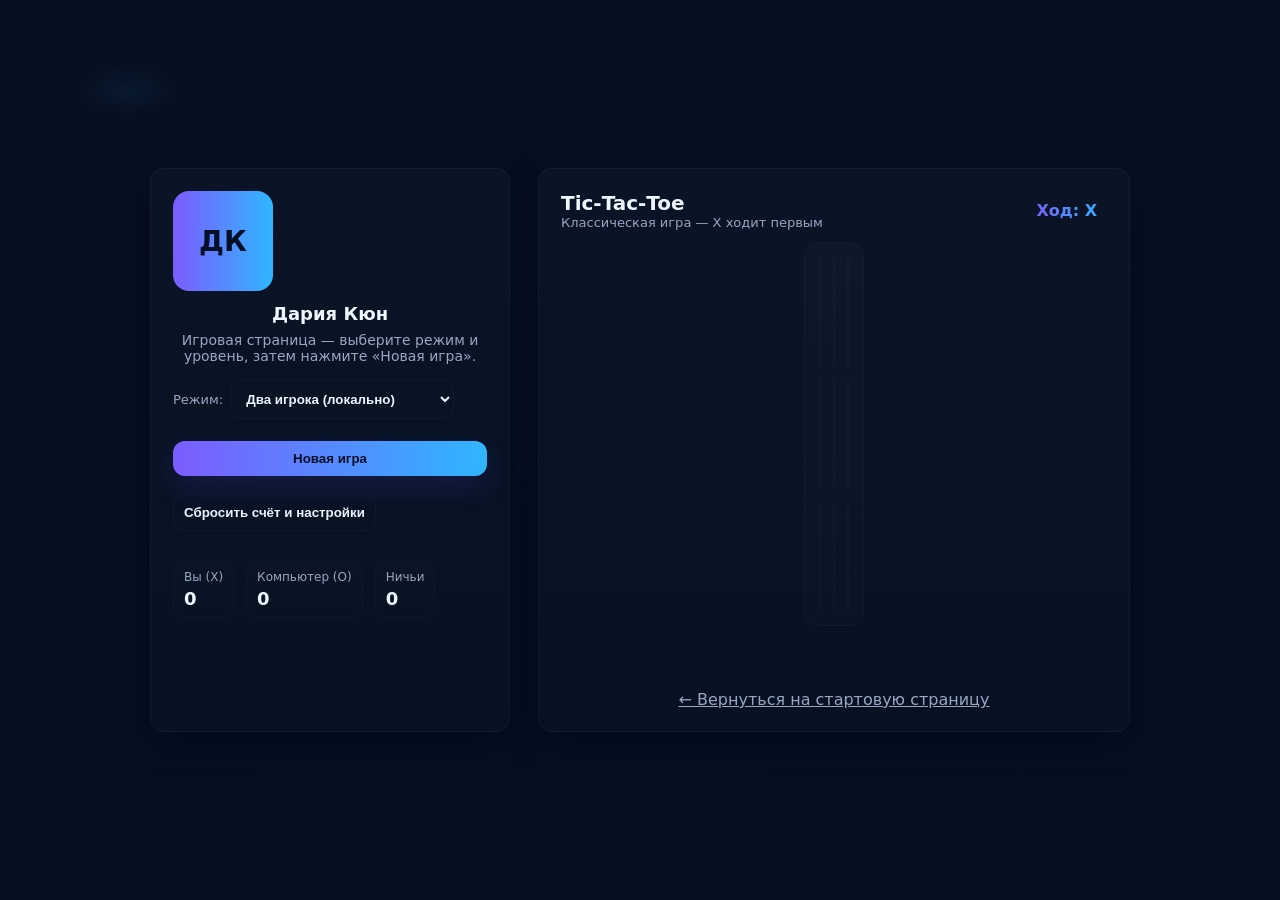
==== index.html @ 2e75a1f7 "initial commit" ====
<!doctype html>
<html lang="ru">
<head>
  <meta charset="utf-8" />
  <meta name="viewport" content="width=device-width,initial-scale=1" />
  <title>Tic Tac Toe — Игра</title>
  <style>
    :root{
      --bg:#071022;
      --card: rgba(255,255,255,0.03);
      --accent1:#7c5cff;
      --accent2:#2fb6ff;
      --muted:#9aa6c1;
      --win:#ffd36b;
      --x-color:#ffd36b;
      --o-color:#7ee7ff;
    }
    *{box-sizing:border-box}
    html,body{height:100%}
    body{
      margin:0;
      font-family: Inter, system-ui, -apple-system, "Segoe UI", Roboto, Arial;
      background: radial-gradient(800px 400px at 10% 10%, rgba(47,182,255,0.06), transparent 6%),
                  linear-gradient(180deg,var(--bg), #041020);
      color:#eef6ff;
      display:flex;
      align-items:center;
      justify-content:center;
      padding:28px;
    }

    .wrap{ width:100%; max-width:980px; display:grid; grid-template-columns:360px 1fr; gap:28px; }
    @media (max-width:900px){ .wrap{ grid-template-columns: 1fr; padding:12px } }

    .panel{
      background: linear-gradient(180deg, rgba(255,255,255,0.02), rgba(255,255,255,0.01));
      border-radius:14px;padding:22px;border:1px solid rgba(255,255,255,0.04);
      box-shadow: 0 10px 30px rgba(2,6,23,0.6);
    }

    /* left panel */
    .profile .avatar{ width:100px;height:100px;border-radius:16px;background:linear-gradient(90deg,var(--accent1),var(--accent2));display:flex;align-items:center;justify-content:center;font-weight:800;color:#041025;font-size:28px;margin-bottom:12px }
    .profile h2{ margin:0;font-size:18px }
    .profile p{ color:var(--muted); font-size:14px; margin-top:8px }

    .options{ margin-top:16px; display:flex;flex-direction:column; gap:10px }
    .row{ display:flex;gap:8px; align-items:center }
    label{ font-size:13px; color:var(--muted) }

    .select, .toggle{
      padding:10px;border-radius:10px;background:transparent;border:1px solid rgba(255,255,255,0.03); color:#eaf5ff; font-weight:700; cursor:pointer;
    }

    .btn-primary{
      margin-top:12px;padding:10px 14px;border-radius:12px;background:linear-gradient(90deg,var(--accent1),var(--accent2)); color:#041025;font-weight:800;border:0; cursor:pointer; box-shadow:0 10px 30px rgba(92,72,255,0.16)
    }

    /* board area */
    .game{
      display:flex;flex-direction:column;align-items:center;gap:12px;
    }
    .header{ width:100%; display:flex;justify-content:space-between; align-items:center }
    .title{ font-size:20px; margin:0 }
    .subtitle{ color:var(--muted); font-size:13px }

    .controls{ display:flex; gap:10px; align-items:center }
    .turn{ font-weight:700; padding:8px 10px; border-radius:10px; background: linear-gradient(90deg,var(--accent1),var(--accent2)); -webkit-background-clip:text; background-clip:text; color:transparent }

    .board-wrap{ position:relative; }
    .board{
      display:grid; grid-template-columns:repeat(3,1fr); gap:12px; padding:14px; background: linear-gradient(180deg, rgba(255,255,255,0.02), rgba(255,255,255,0.01)); border-radius:14px; width:100%; max-width:520px;
      border:1px solid rgba(255,255,255,0.02);
    }
    .cell{
      height:110px;border-radius:12px;background: linear-gradient(180deg, rgba(255,255,255,0.01), rgba(255,255,255,0.005));
      display:flex;align-items:center;justify-content:center;font-size:48px;font-weight:800;color:#fff; cursor:pointer; user-select:none; transition:transform .12s ease, box-shadow .12s ease;
      border:1px solid rgba(255,255,255,0.02); position:relative;
    }
    .cell:hover{ transform: translateY(-6px); box-shadow: 0 18px 40px rgba(2,6,23,0.5) }
    .cell.x{ color:var(--x-color); text-shadow: 0 6px 18px rgba(255,211,107,0.08) }
    .cell.o{ color:var(--o-color); text-shadow: 0 6px 18px rgba(46,238,255,0.06) }
    .cell.win{ transform: scale(1.06); box-shadow: 0 20px 60px rgba(124,92,255,0.12) }

    .win-overlay{ position:absolute; inset:0; pointer-events:none; overflow:visible }
    .win-path{ stroke: var(--win); stroke-width:3.5; stroke-linecap:round; fill:none; stroke-dasharray:200; stroke-dashoffset:200; transition: stroke-dashoffset 650ms cubic-bezier(.2,.9,.2,1), opacity .2s ease; opacity:0; filter: drop-shadow(0 8px 24px rgba(124,92,255,0.12)); }
    .win-overlay.show .win-path{ stroke-dashoffset:0; opacity:1 }

    .confetti-root{ position:absolute; inset:0; pointer-events:none; overflow:visible }
    .confetti-dot{ position:absolute; width:10px;height:10px;border-radius:50%; transform:translateY(0) scale(.6); opacity:0; transition: transform .9s cubic-bezier(.16,.8,.2,1), opacity .6s ease; }
    .confetti-dot.show{ opacity:1 }

    .info{ min-height:26px; color:var(--muted); font-weight:700; margin-top:6px; text-align:center }

    .scoreboard{ display:flex; gap:12px; margin-top:6px }
    .scorebox{ padding:8px 10px; border-radius:10px; background:linear-gradient(180deg, rgba(255,255,255,0.01), rgba(255,255,255,0.005)); border:1px solid rgba(255,255,255,0.02) }
    .scorebox .label{ color:var(--muted); font-size:12px } .scorebox .value{ font-weight:800; margin-top:4px; font-size:18px }

    footer{ color:var(--muted); text-align:center; margin-top:8px }
    @media (max-width:900px){ .wrap{ grid-template-columns: 1fr } .board{ max-width:100% } .cell{ height:86px; font-size:36px } }
  </style>
</head>
<body>
  <div class="wrap" role="main" aria-labelledby="title">
    <aside class="panel profile" aria-label="Панель настроек">
      <div style="text-align:center">
        <div class="avatar">ДК</div>
        <h2>Дария Кюн</h2>
        <p>Игровая страница — выберите режим и уровень, затем нажмите «Новая игра».</p>
      </div>

      <div class="options">
        <div class="row">
          <label for="mode">Режим:</label>
          <select id="mode" class="select" title="Выбрать режим">
            <option value="local">Два игрока (локально)</option>
            <option value="ai">Играть против компьютера</option>
          </select>
        </div>

        <div class="row" id="aiOptions" style="display:flex;align-items:center;gap:8px">
          <label for="difficulty">Сложность:</label>
          <select id="difficulty" class="select" title="Уровень AI">
            <option value="easy">Easy (рандом)</option>
            <option value="medium">Medium (блок/выигрыш)</option>
            <option value="hard">Hard (Minimax)</option>
          </select>
        </div>

        <button id="newGame" class="btn-primary">Новая игра</button>

        <div style="margin-top:8px; display:flex; gap:8px;">
          <button id="clearStorage" class="select">Сбросить счёт и настройки</button>
        </div>

        <div style="margin-top:14px">
          <div class="scoreboard">
            <div class="scorebox"><div class="label">Вы (X)</div><div id="scoreX" class="value">0</div></div>
            <div class="scorebox"><div class="label">Компьютер (O)</div><div id="scoreO" class="value">0</div></div>
            <div class="scorebox"><div class="label">Ничьи</div><div id="scoreD" class="value">0</div></div>
          </div>
        </div>
      </div>
    </aside>

    <section class="panel game" aria-label="Игровая панель">
      <div class="header">
        <div>
          <h3 class="title">Tic‑Tac‑Toe</h3>
          <div class="subtitle">Классическая игра — X ходит первым</div>
        </div>
        <div class="controls">
          <div id="turn" class="turn">Ход: X</div>
        </div>
      </div>

      <div class="board-wrap" aria-hidden="false">
        <div id="board" class="board" role="grid" aria-label="Игровое поле">
          <!-- клетки генерируются скриптом при инициализации, но добавлены также сюда для доступности -->
          <div class="cell" data-index="0" role="button" tabindex="0" aria-label="Клетка 1"></div>
          <div class="cell" data-index="1" role="button" tabindex="0" aria-label="Клетка 2"></div>
          <div class="cell" data-index="2" role="button" tabindex="0" aria-label="Клетка 3"></div>

          <div class="cell" data-index="3" role="button" tabindex="0" aria-label="Клетка 4"></div>
          <div class="cell" data-index="4" role="button" tabindex="0" aria-label="Клетка 5"></div>
          <div class="cell" data-index="5" role="button" tabindex="0" aria-label="Клетка 6"></div>

          <div class="cell" data-index="6" role="button" tabindex="0" aria-label="Клетка 7"></div>
          <div class="cell" data-index="7" role="button" tabindex="0" aria-label="Клетка 8"></div>
          <div class="cell" data-index="8" role="button" tabindex="0" aria-label="Клетка 9"></div>
        </div>

        <div class="win-overlay" id="winOverlay" aria-hidden="true">
          <svg viewBox="0 0 100 100" preserveAspectRatio="none" xmlns="http://www.w3.org/2000/svg">
            <path id="winPath" class="win-path" d="" />
          </svg>
        </div>

        <div id="confettiRoot" class="confetti-root" aria-hidden="true"></div>
      </div>

      <div id="info" class="info" aria-live="polite"></div>

      <footer style="width:100%;text-align:center;margin-top:8px;color:var(--muted)"><a href="../index.html" style="color:var(--muted);text-decoration:underline">← Вернуться на стартовую страницу</a></footer>
    </section>
  </div>

  <script>
    (function(){
      // DOM
      const boardEl = document.getElementById('board');
      const cells = Array.from(document.querySelectorAll('.cell'));
      const turnEl = document.getElementById('turn');
      const newGameBtn = document.getElementById('newGame');
      const modeSelect = document.getElementById('mode');
      const difficultySelect = document.getElementById('difficulty');
      const aiOptions = document.getElementById('aiOptions');
      const clearStorageBtn = document.getElementById('clearStorage');
      const infoEl = document.getElementById('info');
      const scoreXEl = document.getElementById('scoreX');
      const scoreOEl = document.getElementById('scoreO');
      const scoreDEl = document.getElementById('scoreD');
      const winOverlay = document.getElementById('winOverlay');
      const winPath = document.getElementById('winPath');
      const confettiRoot = document.getElementById('confettiRoot');

      // State
      let board = Array(9).fill(null);
      let current = 'X';
      let finished = false;
      let scoreX = 0, scoreO = 0, scoreD = 0;

      // load saved
      const saved = JSON.parse(localStorage.getItem('ttt_scores') || 'null');
      if (saved) { scoreX=saved.x||0; scoreO=saved.o||0; scoreD=saved.d||0; updateScores(); }
      const savedMode = localStorage.getItem('ttt_mode');
      if (savedMode) modeSelect.value = savedMode;
      const savedDiff = localStorage.getItem('ttt_diff');
      if (savedDiff) difficultySelect.value = savedDiff;
      toggleAIOptions();

      const winningLines = [
        [0,1,2],[3,4,5],[6,7,8],
        [0,3,6],[1,4,7],[2,5,8],
        [0,4,8],[2,4,6]
      ];

      // render
      function render(){
        cells.forEach((c,i) => {
          c.textContent = board[i] || '';
          c.classList.toggle('x', board[i]==='X');
          c.classList.toggle('o', board[i]==='O');
          if (board[i]) c.classList.add('disabled'); else c.classList.remove('disabled');
          c.classList.remove('win');
        });
        turnEl.textContent = 'Ход: ' + current;
        infoEl.textContent = '';
      }

      function checkWinState(){
        for (const line of winningLines){
          const [a,b,c] = line;
          if (board[a] && board[a] === board[b] && board[a] === board[c]) return { winner: board[a], line };
        }
        if (board.every(Boolean)) return { draw: true };
        return null;
      }

      function cellClick(e){
        if (finished) return;
        const idx = Number(e.currentTarget.dataset.index);
        if (board[idx]) return;
        // If mode is AI and it's AI's turn, ignore clicks
        if (modeSelect.value === 'ai' && current === 'O') return;
        board[idx] = current;
        afterMove();
      }

      function afterMove(){
        const res = checkWinState();
        if (res){
          finished = true;
          if (res.winner){
            res.line.forEach(i => cells[i].classList.add('win'));
            infoEl.textContent = 'Победил ' + res.winner + '!';
            if (res.winner === 'X') { scoreX++; } else { scoreO++; }
            saveScores();
            updateScores();
            animateWinLine(res.line);
          } else if (res.draw){
            infoEl.textContent = 'Ничья!';
            scoreD++;
            saveScores();
            updateScores();
            flashDraw();
          }
          cells.forEach(c => c.classList.add('disabled'));
        } else {
          current = current === 'X' ? 'O' : 'X';
          render();
          // если режим AI и теперь ход компьютера — запустить ход AI
          if (!finished && modeSelect.value === 'ai' && current === 'O'){
            setTimeout(aiMove, 320);
          }
        }
        render();
      }

      // AI implementations
      function aiMove(){
        const diff = difficultySelect.value;
        let idx = null;
        if (diff === 'easy') idx = aiRandom();
        else if (diff === 'medium') idx = aiMedium();
        else idx = aiHard(); // minimax
        if (idx === null) { idx = aiRandom(); }
        board[idx] = 'O';
        afterMove();
      }

      function aiRandom(){
        const empties = board.map((v,i)=> v?null:i).filter(v=>v!==null);
        if (!empties.length) return null;
        return empties[Math.floor(Math.random()*empties.length)];
      }

      function aiMedium(){
        // 1) win if possible
        for (let i=0;i<9;i++){
          if (!board[i]){
            board[i]='O';
            if (checkWinState() && checkWinState().winner === 'O'){ board[i]=null; return i; }
            board[i]=null;
          }
        }
        // 2) block player immediate win
        for (let i=0;i<9;i++){
          if (!board[i]){
            board[i]='X';
            if (checkWinState() && checkWinState().winner === 'X'){ board[i]=null; return i; }
            board[i]=null;
          }
        }
        // 3) take center
        if (!board[4]) return 4;
        // 4) take a corner
        const corners = [0,2,6,8].filter(i=>!board[i]);
        if (corners.length) return corners[Math.floor(Math.random()*corners.length)];
        // 5) random
        return aiRandom();
      }

      function aiHard(){
        // minimax: returns best index for 'O'
        const best = minimax(board.slice(), 'O', 0);
        return best.index;
      }

      function minimax(b, player, depth){
        const winner = checkWinStatic(b);
        if (winner === 'O') return { score: 10 - depth };
        if (winner === 'X') return { score: depth - 10 };
        if (b.every(Boolean)) return { score: 0 };

        const moves = [];
        for (let i=0;i<9;i++){
          if (!b[i]){
            const move = { index: i };
            b[i] = player;
            const result = minimax(b, player === 'O' ? 'X' : 'O', depth+1);
            move.score = result.score;
            b[i] = null;
            moves.push(move);
          }
        }

        let bestMove;
        if (player === 'O'){
          // maximize
          let bestScore = -Infinity;
          for (const m of moves) if (m.score > bestScore){ bestScore = m.score; bestMove = m; }
        } else {
          // minimize
          let bestScore = Infinity;
          for (const m of moves) if (m.score < bestScore){ bestScore = m.score; bestMove = m; }
        }
        return bestMove || { index: null, score: 0 };
      }

      function checkWinStatic(b){
        for (const line of winningLines){
          const [a,b1,c] = line;
          if (b[a] && b[a] === b[b1] && b[a] === b[c]) return b[a];
        }
        if (b.every(Boolean)) return 'draw';
        return null;
      }

      // UI helpers
      function animateWinLine(line){
        const rectBoard = boardEl.getBoundingClientRect();
        const centers = cells.map(c => {
          const r = c.getBoundingClientRect();
          return { x: ((r.left + r.right)/2) - rectBoard.left, y: ((r.top + r.bottom)/2) - rectBoard.top };
        });
        const start = centers[line[0]], end = centers[line[2]];
        const sx = (start.x / rectBoard.width) * 100;
        const sy = (start.y / rectBoard.height) * 100;
        const ex = (end.x / rectBoard.width) * 100;
        const ey = (end.y / rectBoard.height) * 100;
        const d = `M ${sx} ${sy} L ${ex} ${ey}`;
        winPath.setAttribute('d', d);
        winOverlay.classList.remove('show');
        winPath.style.transition = 'none';
        winPath.style.strokeDasharray = '200';
        winPath.style.strokeDashoffset = '200';
        requestAnimationFrame(()=> {
          requestAnimationFrame(()=> {
            winOverlay.classList.add('show');
            winPath.style.transition = 'stroke-dashoffset 650ms cubic-bezier(.2,.9,.2,1), opacity .25s ease';
            winPath.style.strokeDashoffset = '0';
          });
        });
        spawnConfetti(line);
        setTimeout(()=> setTimeout(clearWinOverlay, 1200), 900);
      }

      function clearWinOverlay(){
        winOverlay.classList.remove('show');
        winPath.style.transition = 'none';
        winPath.setAttribute('d','');
        confettiRoot.innerHTML = '';
      }

      function spawnConfetti(line){
        confettiRoot.innerHTML = '';
        const mid = line[1];
        const midRect = cells[mid].getBoundingClientRect();
        const parentRect = boardEl.getBoundingClientRect();
        const cx = ((midRect.left + midRect.right)/2) - parentRect.left;
        const cy = ((midRect.top + midRect.bottom)/2) - parentRect.top;
        const colors = ['#ffd36b','#7c5cff','#2fb6ff','#ff7ab6','#86f0ff'];
        for (let i=0;i<14;i++){
          const dot = document.createElement('div');
          dot.className = 'confetti-dot';
          dot.style.left = (cx - 5 + (Math.random()*40-20)) + 'px';
          dot.style.top = (cy - 5 + (Math.random()*40-20)) + 'px';
          dot.style.background = colors[i % colors.length];
          confettiRoot.appendChild(dot);
          setTimeout(()=> {
            dot.classList.add('show');
            dot.style.transform = `translate(${(Math.random()*160-80)}px, ${-(100 + Math.random()*80)}px) scale(${0.7 + Math.random()})`;
            dot.style.opacity = '1';
          }, 80 + i*40);
          setTimeout(()=> { dot.style.opacity = '0'; }, 1600 + i*40);
        }
      }

      function flashDraw(){
        cells.forEach((c,i) => {
          c.classList.add('win');
          setTimeout(()=> c.classList.remove('win'), 600 + i*20);
        });
      }

      function updateScores(){
        scoreXEl.textContent = scoreX;
        scoreOEl.textContent = scoreO;
        scoreDEl.textContent = scoreD;
      }

      function saveScores(){
        localStorage.setItem('ttt_scores', JSON.stringify({ x: scoreX, o: scoreO, d: scoreD }));
      }

      // controls
      function newGame(startFresh=false){
        board = Array(9).fill(null);
        finished = false;
        // If starting fresh (user pressed New Game), set who starts: X always
        current = 'X';
        clearWinOverlay();
        render();
        if (modeSelect.value === 'ai' && current === 'O') setTimeout(aiMove, 250);
      }

      // toggle AI options
      function toggleAIOptions(){
        if (modeSelect.value === 'ai') aiOptions.style.display = 'flex';
        else aiOptions.style.display = 'none';
        localStorage.setItem('ttt_mode', modeSelect.value);
      }

      // events
      cells.forEach(c => c.addEventListener('click', cellClick));
      newGameBtn.addEventListener('click', ()=> { newGame(true); });
      modeSelect.addEventListener('change', ()=> { toggleAIOptions(); localStorage.setItem('ttt_mode', modeSelect.value); });
      difficultySelect.addEventListener('change', ()=> { localStorage.setItem('ttt_diff', difficultySelect.value); });
      clearStorageBtn.addEventListener('click', ()=> {
        localStorage.removeItem('ttt_scores');
        localStorage.removeItem('ttt_mode');
        localStorage.removeItem('ttt_diff');
        scoreX = scoreO = scoreD = 0;
        updateScores();
        modeSelect.value = 'local';
        difficultySelect.value = 'easy';
        toggleAIOptions();
        infoEl.textContent = 'Сброшены настройки и счёт';
        setTimeout(()=> infoEl.textContent = '', 1600);
      });

      // keyboard accessibility
      document.addEventListener('keydown', (e)=>{
        if (e.key === 'r' || e.key === 'R') newGame(true);
      });

      // initialize
      render();
    })();
  </script>
</body>
</html>
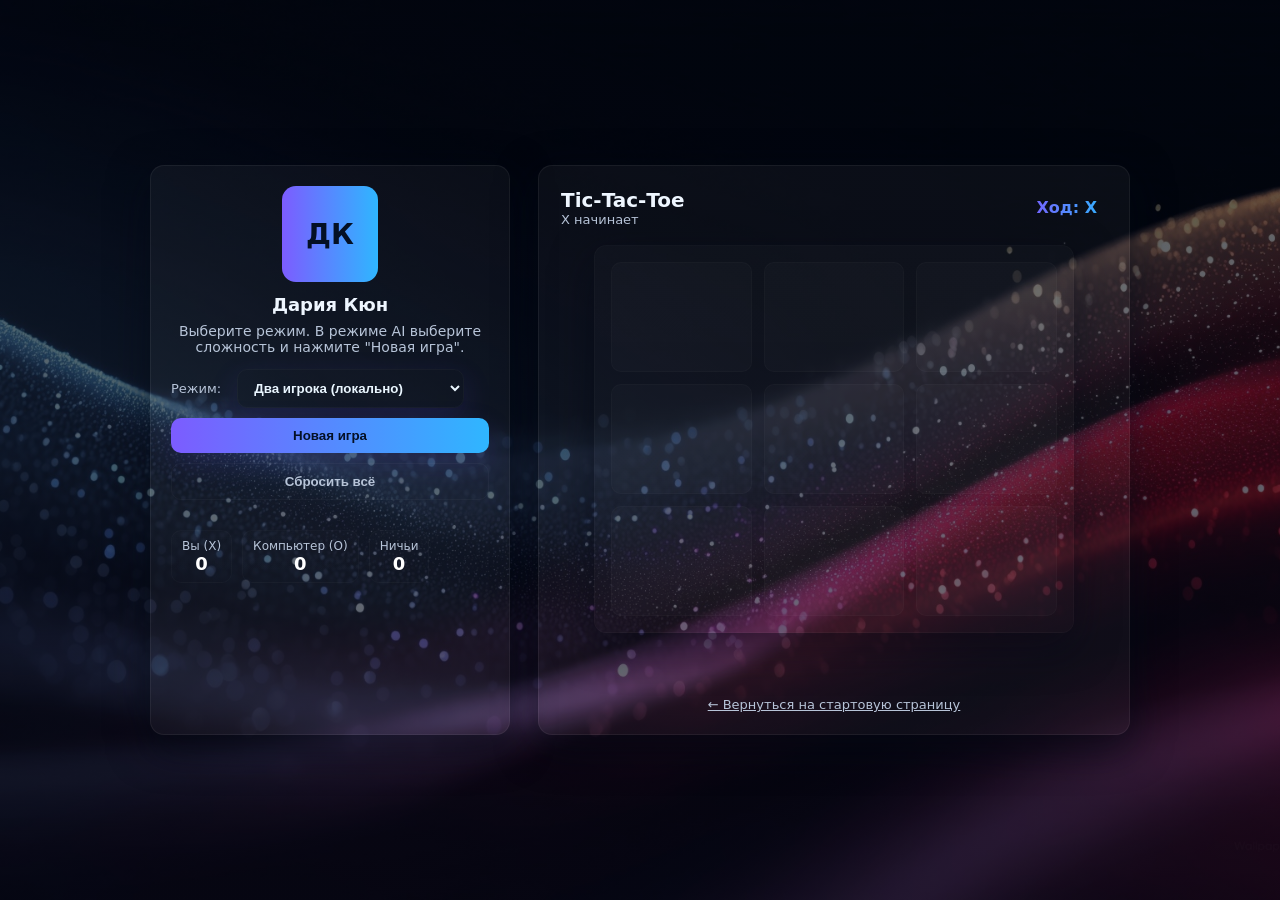
==== commit 255eab40: "make game.html the main index file" ====
--- a/index.html
+++ b/index.html
@@ -3,137 +3,173 @@
 <head>
   <meta charset="utf-8" />
   <meta name="viewport" content="width=device-width,initial-scale=1" />
-  <title>Tic Tac Toe — Игра</title>
+  <title>Tic Tac Toe — Дария Кюн</title>
   <style>
     :root{
-      --bg:#071022;
-      --card: rgba(255,255,255,0.03);
-      --accent1:#7c5cff;
-      --accent2:#2fb6ff;
-      --muted:#9aa6c1;
-      --win:#ffd36b;
-      --x-color:#ffd36b;
-      --o-color:#7ee7ff;
-    }
+      --overlay: rgba(2,8,20,0.62);
+      --panel: rgba(255,255,255,0.04);
+      --accent1: #7c5cff;
+      --accent2: #2fb6ff;
+      --muted: #b7c4d8;
+      --win: #ffd36b;
+      --x-color: #ffd36b;
+      --o-color: #7ee7ff;
+      --glass-border: rgba(255,255,255,0.06);
+    }
+
     *{box-sizing:border-box}
     html,body{height:100%}
     body{
       margin:0;
-      font-family: Inter, system-ui, -apple-system, "Segoe UI", Roboto, Arial;
-      background: radial-gradient(800px 400px at 10% 10%, rgba(47,182,255,0.06), transparent 6%),
-                  linear-gradient(180deg,var(--bg), #041020);
-      color:#eef6ff;
+      font-family: Inter, system-ui, -apple-system, "Segoe UI", Roboto, "Helvetica Neue", Arial;
+      /* фон: ваша фотография + затемнённый оверлей для читаемости текста */
+      background:
+        linear-gradient(var(--overlay), var(--overlay)),
+        url('background.jpg') center/cover no-repeat;
+      color: #eef6ff;
+      -webkit-font-smoothing:antialiased;
+      -moz-osx-font-smoothing:grayscale;
       display:flex;
       align-items:center;
       justify-content:center;
       padding:28px;
     }
 
-    .wrap{ width:100%; max-width:980px; display:grid; grid-template-columns:360px 1fr; gap:28px; }
+    /* Основная сетка */
+    .wrap{
+      width:100%;
+      max-width:980px;
+      display:grid;
+      grid-template-columns: 360px 1fr;
+      gap:28px;
+    }
     @media (max-width:900px){ .wrap{ grid-template-columns: 1fr; padding:12px } }
 
-    .panel{
+    /* левые настройки / профиль */
+    .panel {
+      background: var(--panel);
+      border-radius:14px;
+      padding:20px;
+      border:1px solid var(--glass-border);
+      box-shadow: 0 12px 40px rgba(3,8,20,0.6);
+    }
+
+    .profile { text-align:center }
+    .avatar{ width:96px;height:96px;border-radius:14px;margin:0 auto 12px; display:flex;align-items:center;justify-content:center;
+      background: linear-gradient(90deg,var(--accent1),var(--accent2)); color:#041025; font-weight:800; font-size:28px; }
+    .profile h2{ margin:0; font-size:18px }
+    .profile p{ margin:8px 0 0; color:var(--muted); font-size:14px }
+
+    .options{ margin-top:14px; display:flex;flex-direction:column; gap:10px }
+    label{ color:var(--muted); font-size:13px; margin-right:8px; }
+    .select, .btn, .btn-ghost {
+      padding:10px 12px; border-radius:10px; border: none; cursor:pointer; font-weight:700;
+      background: linear-gradient(90deg,var(--accent1),var(--accent2)); color:#041025;
+      box-shadow: 0 10px 30px rgba(92,72,255,0.14);
+    }
+    .btn-ghost{ background:transparent; border:1px solid rgba(255,255,255,0.03); color:var(--muted); box-shadow:none; font-weight:600 }
+
+    .select { background:transparent; color: #eaf6ff; border:1px solid rgba(255,255,255,0.03); font-weight:700 }
+
+    /* игровая панель справа */
+    .game-panel{ display:flex; flex-direction:column; gap:12px; align-items:center; padding:22px; border-radius:14px; background:var(--panel); border:1px solid var(--glass-border); box-shadow: 0 12px 40px rgba(3,8,20,0.6); }
+
+    .header{ width:100%; display:flex; justify-content:space-between; align-items:center; gap:12px; }
+    .title{ margin:0; font-size:20px; font-weight:800 }
+    .subtitle{ margin:0; color:var(--muted); font-size:13px }
+
+    .controls{ display:flex; gap:10px; align-items:center }
+    .turn { font-weight:800; padding:8px 10px; border-radius:8px; color:#fff; background: linear-gradient(90deg,var(--accent1),var(--accent2)); -webkit-background-clip:text; background-clip:text; color:transparent }
+
+    /* игровое поле */
+    .board-wrap{ position:relative; width:100%; display:flex; align-items:center; justify-content:center; margin-top:6px }
+    .board{
+      display:grid; grid-template-columns: repeat(3, 1fr); gap:12px;
+      width:100%; max-width:480px; padding:16px;
+      border-radius:12px;
       background: linear-gradient(180deg, rgba(255,255,255,0.02), rgba(255,255,255,0.01));
-      border-radius:14px;padding:22px;border:1px solid rgba(255,255,255,0.04);
-      box-shadow: 0 10px 30px rgba(2,6,23,0.6);
-    }
-
-    /* left panel */
-    .profile .avatar{ width:100px;height:100px;border-radius:16px;background:linear-gradient(90deg,var(--accent1),var(--accent2));display:flex;align-items:center;justify-content:center;font-weight:800;color:#041025;font-size:28px;margin-bottom:12px }
-    .profile h2{ margin:0;font-size:18px }
-    .profile p{ color:var(--muted); font-size:14px; margin-top:8px }
-
-    .options{ margin-top:16px; display:flex;flex-direction:column; gap:10px }
-    .row{ display:flex;gap:8px; align-items:center }
-    label{ font-size:13px; color:var(--muted) }
-
-    .select, .toggle{
-      padding:10px;border-radius:10px;background:transparent;border:1px solid rgba(255,255,255,0.03); color:#eaf5ff; font-weight:700; cursor:pointer;
-    }
-
-    .btn-primary{
-      margin-top:12px;padding:10px 14px;border-radius:12px;background:linear-gradient(90deg,var(--accent1),var(--accent2)); color:#041025;font-weight:800;border:0; cursor:pointer; box-shadow:0 10px 30px rgba(92,72,255,0.16)
-    }
-
-    /* board area */
-    .game{
-      display:flex;flex-direction:column;align-items:center;gap:12px;
-    }
-    .header{ width:100%; display:flex;justify-content:space-between; align-items:center }
-    .title{ font-size:20px; margin:0 }
-    .subtitle{ color:var(--muted); font-size:13px }
-
-    .controls{ display:flex; gap:10px; align-items:center }
-    .turn{ font-weight:700; padding:8px 10px; border-radius:10px; background: linear-gradient(90deg,var(--accent1),var(--accent2)); -webkit-background-clip:text; background-clip:text; color:transparent }
-
-    .board-wrap{ position:relative; }
-    .board{
-      display:grid; grid-template-columns:repeat(3,1fr); gap:12px; padding:14px; background: linear-gradient(180deg, rgba(255,255,255,0.02), rgba(255,255,255,0.01)); border-radius:14px; width:100%; max-width:520px;
       border:1px solid rgba(255,255,255,0.02);
-    }
+      box-shadow: 0 14px 40px rgba(3,8,20,0.5);
+    }
+
     .cell{
-      height:110px;border-radius:12px;background: linear-gradient(180deg, rgba(255,255,255,0.01), rgba(255,255,255,0.005));
-      display:flex;align-items:center;justify-content:center;font-size:48px;font-weight:800;color:#fff; cursor:pointer; user-select:none; transition:transform .12s ease, box-shadow .12s ease;
-      border:1px solid rgba(255,255,255,0.02); position:relative;
-    }
-    .cell:hover{ transform: translateY(-6px); box-shadow: 0 18px 40px rgba(2,6,23,0.5) }
-    .cell.x{ color:var(--x-color); text-shadow: 0 6px 18px rgba(255,211,107,0.08) }
-    .cell.o{ color:var(--o-color); text-shadow: 0 6px 18px rgba(46,238,255,0.06) }
-    .cell.win{ transform: scale(1.06); box-shadow: 0 20px 60px rgba(124,92,255,0.12) }
-
-    .win-overlay{ position:absolute; inset:0; pointer-events:none; overflow:visible }
-    .win-path{ stroke: var(--win); stroke-width:3.5; stroke-linecap:round; fill:none; stroke-dasharray:200; stroke-dashoffset:200; transition: stroke-dashoffset 650ms cubic-bezier(.2,.9,.2,1), opacity .2s ease; opacity:0; filter: drop-shadow(0 8px 24px rgba(124,92,255,0.12)); }
-    .win-overlay.show .win-path{ stroke-dashoffset:0; opacity:1 }
-
-    .confetti-root{ position:absolute; inset:0; pointer-events:none; overflow:visible }
-    .confetti-dot{ position:absolute; width:10px;height:10px;border-radius:50%; transform:translateY(0) scale(.6); opacity:0; transition: transform .9s cubic-bezier(.16,.8,.2,1), opacity .6s ease; }
-    .confetti-dot.show{ opacity:1 }
-
-    .info{ min-height:26px; color:var(--muted); font-weight:700; margin-top:6px; text-align:center }
-
-    .scoreboard{ display:flex; gap:12px; margin-top:6px }
-    .scorebox{ padding:8px 10px; border-radius:10px; background:linear-gradient(180deg, rgba(255,255,255,0.01), rgba(255,255,255,0.005)); border:1px solid rgba(255,255,255,0.02) }
-    .scorebox .label{ color:var(--muted); font-size:12px } .scorebox .value{ font-weight:800; margin-top:4px; font-size:18px }
-
-    footer{ color:var(--muted); text-align:center; margin-top:8px }
-    @media (max-width:900px){ .wrap{ grid-template-columns: 1fr } .board{ max-width:100% } .cell{ height:86px; font-size:36px } }
+      height:110px; border-radius:10px;
+      background: rgba(255,255,255,0.02);
+      display:flex; align-items:center; justify-content:center;
+      font-size:48px; font-weight:900; color:#fff; cursor:pointer; user-select:none;
+      transition: transform .12s cubic-bezier(.2,.9,.2,1), box-shadow .12s ease, background .12s ease;
+      border:1px solid rgba(255,255,255,0.02);
+      position:relative;
+    }
+    .cell:hover{ transform: translateY(-6px); box-shadow: 0 18px 40px rgba(2,6,23,0.45); }
+    .cell:active{ transform: translateY(-2px) }
+    .cell.x{ color: var(--x-color); text-shadow: 0 6px 18px rgba(255,211,107,0.08) }
+    .cell.o{ color: var(--o-color); text-shadow: 0 6px 18px rgba(46,238,255,0.06) }
+    .cell.disabled{ cursor:default; opacity:0.9 }
+
+    .cell.win{ transform: scale(1.06); box-shadow: 0 22px 60px rgba(124,92,255,0.14); }
+
+    /* overlay для линии победы */
+    .win-overlay{ position:absolute; inset:0; pointer-events:none; overflow:visible; }
+    .win-path{
+      stroke: var(--win); stroke-width:4; stroke-linecap:round; stroke-linejoin:round; fill:none;
+      stroke-dasharray:200; stroke-dashoffset:200; opacity:0;
+      filter: drop-shadow(0 8px 26px rgba(124,92,255,0.12));
+      transition: stroke-dashoffset 650ms cubic-bezier(.2,.9,.2,1), opacity .2s ease;
+    }
+    .win-overlay.show .win-path{ stroke-dashoffset:0; opacity:1; }
+
+    /* confetti */
+    .confetti-root{ position:absolute; inset:0; pointer-events:none; overflow:visible; }
+    .confetti-dot{ position:absolute; width:10px; height:10px; border-radius:50%; transform:translateY(0) scale(.6); opacity:0; transition: transform .9s cubic-bezier(.16,.8,.2,1), opacity .6s ease; }
+    .confetti-dot.show{ opacity:1; }
+
+    .info{ min-height:24px; color:var(--muted); font-weight:700; margin-top:6px; text-align:center }
+
+    .scorebar{ display:flex; gap:10px; margin-top:10px; }
+    .scorebox{ padding:8px 10px; border-radius:10px; background: linear-gradient(180deg, rgba(255,255,255,0.01), rgba(255,255,255,0.005)); border:1px solid rgba(255,255,255,0.02); color: #fff; }
+    .scorebox .label{ color:var(--muted); font-size:12px } .scorebox .value{ font-weight:900; font-size:18px }
+
+    footer{ margin-top:10px; color:var(--muted); font-size:13px; text-align:center }
+
+    @media (max-width:720px){
+      .board{ gap:8px; padding:10px } .cell{ height:86px; font-size:36px }
+    }
   </style>
 </head>
 <body>
   <div class="wrap" role="main" aria-labelledby="title">
+    <!-- левый блок -->
     <aside class="panel profile" aria-label="Панель настроек">
-      <div style="text-align:center">
+      <div class="profile">
         <div class="avatar">ДК</div>
         <h2>Дария Кюн</h2>
-        <p>Игровая страница — выберите режим и уровень, затем нажмите «Новая игра».</p>
+        <p>Выберите режим. В режиме AI выберите сложность и нажмите "Новая игра".</p>
       </div>
 
       <div class="options">
-        <div class="row">
+        <div style="display:flex;gap:8px;align-items:center">
           <label for="mode">Режим:</label>
-          <select id="mode" class="select" title="Выбрать режим">
+          <select id="mode" class="select" aria-label="Режим игры">
             <option value="local">Два игрока (локально)</option>
             <option value="ai">Играть против компьютера</option>
           </select>
         </div>
 
-        <div class="row" id="aiOptions" style="display:flex;align-items:center;gap:8px">
+        <div style="display:flex;gap:8px;align-items:center" id="aiOptions">
           <label for="difficulty">Сложность:</label>
-          <select id="difficulty" class="select" title="Уровень AI">
+          <select id="difficulty" class="select" aria-label="Сложность AI">
             <option value="easy">Easy (рандом)</option>
             <option value="medium">Medium (блок/выигрыш)</option>
             <option value="hard">Hard (Minimax)</option>
           </select>
         </div>
 
-        <button id="newGame" class="btn-primary">Новая игра</button>
-
-        <div style="margin-top:8px; display:flex; gap:8px;">
-          <button id="clearStorage" class="select">Сбросить счёт и настройки</button>
-        </div>
-
-        <div style="margin-top:14px">
-          <div class="scoreboard">
+        <button id="newGame" class="btn" title="Новая игра">Новая игра</button>
+        <button id="resetAll" class="btn-ghost" title="Сбросить счёт и настройки">Сбросить всё</button>
+
+        <div style="margin-top:10px">
+          <div class="scorebar">
             <div class="scorebox"><div class="label">Вы (X)</div><div id="scoreX" class="value">0</div></div>
             <div class="scorebox"><div class="label">Компьютер (O)</div><div id="scoreO" class="value">0</div></div>
             <div class="scorebox"><div class="label">Ничьи</div><div id="scoreD" class="value">0</div></div>
@@ -142,20 +178,21 @@
       </div>
     </aside>
 
-    <section class="panel game" aria-label="Игровая панель">
-      <div class="header">
+    <!-- правый игровой блок -->
+    <section class="game-panel" aria-label="Игровая панель">
+      <div class="header" id="title">
         <div>
           <h3 class="title">Tic‑Tac‑Toe</h3>
-          <div class="subtitle">Классическая игра — X ходит первым</div>
+          <div class="subtitle">X начинает</div>
         </div>
         <div class="controls">
           <div id="turn" class="turn">Ход: X</div>
         </div>
       </div>
 
-      <div class="board-wrap" aria-hidden="false">
+      <div class="board-wrap">
         <div id="board" class="board" role="grid" aria-label="Игровое поле">
-          <!-- клетки генерируются скриптом при инициализации, но добавлены также сюда для доступности -->
+          <!-- клетки: индекс в data-index -->
           <div class="cell" data-index="0" role="button" tabindex="0" aria-label="Клетка 1"></div>
           <div class="cell" data-index="1" role="button" tabindex="0" aria-label="Клетка 2"></div>
           <div class="cell" data-index="2" role="button" tabindex="0" aria-label="Клетка 3"></div>
@@ -180,13 +217,14 @@
 
       <div id="info" class="info" aria-live="polite"></div>
 
-      <footer style="width:100%;text-align:center;margin-top:8px;color:var(--muted)"><a href="../index.html" style="color:var(--muted);text-decoration:underline">← Вернуться на стартовую страницу</a></footer>
+      <footer><a href="../index.html" style="color:var(--muted);text-decoration:underline">← Вернуться на стартовую страницу</a></footer>
     </section>
   </div>
 
   <script>
+    // Игровая логика + AI (easy/medium/hard) — все в одном коде.
     (function(){
-      // DOM
+      // DOM элементы
       const boardEl = document.getElementById('board');
       const cells = Array.from(document.querySelectorAll('.cell'));
       const turnEl = document.getElementById('turn');
@@ -194,7 +232,7 @@
       const modeSelect = document.getElementById('mode');
       const difficultySelect = document.getElementById('difficulty');
       const aiOptions = document.getElementById('aiOptions');
-      const clearStorageBtn = document.getElementById('clearStorage');
+      const resetAllBtn = document.getElementById('resetAll');
       const infoEl = document.getElementById('info');
       const scoreXEl = document.getElementById('scoreX');
       const scoreOEl = document.getElementById('scoreO');
@@ -203,19 +241,17 @@
       const winPath = document.getElementById('winPath');
       const confettiRoot = document.getElementById('confettiRoot');
 
-      // State
+      // состояние
       let board = Array(9).fill(null);
       let current = 'X';
       let finished = false;
       let scoreX = 0, scoreO = 0, scoreD = 0;
 
-      // load saved
+      // загрузка из localStorage
       const saved = JSON.parse(localStorage.getItem('ttt_scores') || 'null');
-      if (saved) { scoreX=saved.x||0; scoreO=saved.o||0; scoreD=saved.d||0; updateScores(); }
-      const savedMode = localStorage.getItem('ttt_mode');
-      if (savedMode) modeSelect.value = savedMode;
-      const savedDiff = localStorage.getItem('ttt_diff');
-      if (savedDiff) difficultySelect.value = savedDiff;
+      if (saved) { scoreX = saved.x||0; scoreO = saved.o||0; scoreD = saved.d||0; updateScores(); }
+      const savedMode = localStorage.getItem('ttt_mode'); if (savedMode) modeSelect.value = savedMode;
+      const savedDiff = localStorage.getItem('ttt_diff'); if (savedDiff) difficultySelect.value = savedDiff;
       toggleAIOptions();
 
       const winningLines = [
@@ -224,25 +260,24 @@
         [0,4,8],[2,4,6]
       ];
 
-      // render
+      // рендер
       function render(){
         cells.forEach((c,i) => {
           c.textContent = board[i] || '';
-          c.classList.toggle('x', board[i]==='X');
-          c.classList.toggle('o', board[i]==='O');
-          if (board[i]) c.classList.add('disabled'); else c.classList.remove('disabled');
+          c.classList.toggle('x', board[i] === 'X');
+          c.classList.toggle('o', board[i] === 'O');
+          c.classList.toggle('disabled', !!board[i] || finished);
           c.classList.remove('win');
         });
         turnEl.textContent = 'Ход: ' + current;
-        infoEl.textContent = '';
-      }
-
-      function checkWinState(){
+      }
+
+      function checkWinState(b = board){
         for (const line of winningLines){
-          const [a,b,c] = line;
-          if (board[a] && board[a] === board[b] && board[a] === board[c]) return { winner: board[a], line };
-        }
-        if (board.every(Boolean)) return { draw: true };
+          const [a,b1,c] = line;
+          if (b[a] && b[a] === b[b1] && b[a] === b[c]) return { winner: b[a], line };
+        }
+        if (b.every(Boolean)) return { draw: true };
         return null;
       }
 
@@ -250,7 +285,7 @@
         if (finished) return;
         const idx = Number(e.currentTarget.dataset.index);
         if (board[idx]) return;
-        // If mode is AI and it's AI's turn, ignore clicks
+        // если AI и сейчас ход компьютера — запрещаем клики
         if (modeSelect.value === 'ai' && current === 'O') return;
         board[idx] = current;
         afterMove();
@@ -263,37 +298,34 @@
           if (res.winner){
             res.line.forEach(i => cells[i].classList.add('win'));
             infoEl.textContent = 'Победил ' + res.winner + '!';
-            if (res.winner === 'X') { scoreX++; } else { scoreO++; }
-            saveScores();
-            updateScores();
+            if (res.winner === 'X') scoreX++; else scoreO++;
+            saveScores(); updateScores();
             animateWinLine(res.line);
-          } else if (res.draw){
+          } else {
             infoEl.textContent = 'Ничья!';
-            scoreD++;
-            saveScores();
-            updateScores();
-            flashDraw();
+            scoreD++; saveScores(); updateScores(); flashDraw();
           }
           cells.forEach(c => c.classList.add('disabled'));
         } else {
           current = current === 'X' ? 'O' : 'X';
           render();
-          // если режим AI и теперь ход компьютера — запустить ход AI
+          // если режим AI и сейчас ход O — AI должен походить
           if (!finished && modeSelect.value === 'ai' && current === 'O'){
-            setTimeout(aiMove, 320);
+            setTimeout(aiMove, 300);
           }
         }
         render();
       }
 
-      // AI implementations
+      // AI реализации
       function aiMove(){
         const diff = difficultySelect.value;
         let idx = null;
         if (diff === 'easy') idx = aiRandom();
         else if (diff === 'medium') idx = aiMedium();
-        else idx = aiHard(); // minimax
-        if (idx === null) { idx = aiRandom(); }
+        else idx = aiHard();
+        if (idx === null) idx = aiRandom();
+        // Применяем ход
         board[idx] = 'O';
         afterMove();
       }
@@ -305,33 +337,34 @@
       }
 
       function aiMedium(){
-        // 1) win if possible
+        // 1) выиграть если можно
         for (let i=0;i<9;i++){
           if (!board[i]){
-            board[i]='O';
-            if (checkWinState() && checkWinState().winner === 'O'){ board[i]=null; return i; }
-            board[i]=null;
+            board[i] = 'O';
+            const s = checkWinState(board);
+            board[i] = null;
+            if (s && s.winner === 'O') return i;
           }
         }
-        // 2) block player immediate win
+        // 2) блок игрока
         for (let i=0;i<9;i++){
           if (!board[i]){
-            board[i]='X';
-            if (checkWinState() && checkWinState().winner === 'X'){ board[i]=null; return i; }
-            board[i]=null;
+            board[i] = 'X';
+            const s = checkWinState(board);
+            board[i] = null;
+            if (s && s.winner === 'X') return i;
           }
         }
-        // 3) take center
+        // 3) центр
         if (!board[4]) return 4;
-        // 4) take a corner
+        // 4) угол
         const corners = [0,2,6,8].filter(i=>!board[i]);
         if (corners.length) return corners[Math.floor(Math.random()*corners.length)];
-        // 5) random
+        // 5) рандом
         return aiRandom();
       }
 
       function aiHard(){
-        // minimax: returns best index for 'O'
         const best = minimax(board.slice(), 'O', 0);
         return best.index;
       }
@@ -356,11 +389,9 @@
 
         let bestMove;
         if (player === 'O'){
-          // maximize
           let bestScore = -Infinity;
           for (const m of moves) if (m.score > bestScore){ bestScore = m.score; bestMove = m; }
         } else {
-          // minimize
           let bestScore = Infinity;
           for (const m of moves) if (m.score < bestScore){ bestScore = m.score; bestMove = m; }
         }
@@ -376,7 +407,7 @@
         return null;
       }
 
-      // UI helpers
+      // UI: анимация линии и конфетти
       function animateWinLine(line){
         const rectBoard = boardEl.getBoundingClientRect();
         const centers = cells.map(c => {
@@ -390,6 +421,7 @@
         const ey = (end.y / rectBoard.height) * 100;
         const d = `M ${sx} ${sy} L ${ex} ${ey}`;
         winPath.setAttribute('d', d);
+
         winOverlay.classList.remove('show');
         winPath.style.transition = 'none';
         winPath.style.strokeDasharray = '200';
@@ -401,6 +433,7 @@
             winPath.style.strokeDashoffset = '0';
           });
         });
+
         spawnConfetti(line);
         setTimeout(()=> setTimeout(clearWinOverlay, 1200), 900);
       }
@@ -408,7 +441,7 @@
       function clearWinOverlay(){
         winOverlay.classList.remove('show');
         winPath.style.transition = 'none';
-        winPath.setAttribute('d','');
+        winPath.setAttribute('d', '');
         confettiRoot.innerHTML = '';
       }
 
@@ -420,7 +453,7 @@
         const cx = ((midRect.left + midRect.right)/2) - parentRect.left;
         const cy = ((midRect.top + midRect.bottom)/2) - parentRect.top;
         const colors = ['#ffd36b','#7c5cff','#2fb6ff','#ff7ab6','#86f0ff'];
-        for (let i=0;i<14;i++){
+        for (let i=0;i<12;i++){
           const dot = document.createElement('div');
           dot.className = 'confetti-dot';
           dot.style.left = (cx - 5 + (Math.random()*40-20)) + 'px';
@@ -443,60 +476,66 @@
         });
       }
 
-      function updateScores(){
-        scoreXEl.textContent = scoreX;
-        scoreOEl.textContent = scoreO;
-        scoreDEl.textContent = scoreD;
-      }
-
-      function saveScores(){
-        localStorage.setItem('ttt_scores', JSON.stringify({ x: scoreX, o: scoreO, d: scoreD }));
-      }
-
-      // controls
-      function newGame(startFresh=false){
+      // управление, сохранение
+      function updateScores(){ scoreXEl.textContent = scoreX; scoreOEl.textContent = scoreO; scoreDEl.textContent = scoreD; }
+      function saveScores(){ localStorage.setItem('ttt_scores', JSON.stringify({ x: scoreX, o: scoreO, d: scoreD })); }
+
+      function newGame(startFresh = false){
         board = Array(9).fill(null);
         finished = false;
-        // If starting fresh (user pressed New Game), set who starts: X always
         current = 'X';
         clearWinOverlay();
         render();
-        if (modeSelect.value === 'ai' && current === 'O') setTimeout(aiMove, 250);
-      }
-
-      // toggle AI options
+        infoEl.textContent = '';
+        // Если режим AI и ход O — AI ходит (обычно X стартует, но на всякий случай)
+        if (!finished && modeSelect.value === 'ai' && current === 'O') setTimeout(aiMove, 250);
+      }
+
       function toggleAIOptions(){
-        if (modeSelect.value === 'ai') aiOptions.style.display = 'flex';
-        else aiOptions.style.display = 'none';
+        aiOptions.style.display = modeSelect.value === 'ai' ? 'flex' : 'none';
         localStorage.setItem('ttt_mode', modeSelect.value);
       }
 
-      // events
-      cells.forEach(c => c.addEventListener('click', cellClick));
-      newGameBtn.addEventListener('click', ()=> { newGame(true); });
-      modeSelect.addEventListener('change', ()=> { toggleAIOptions(); localStorage.setItem('ttt_mode', modeSelect.value); });
+      // события
+      cells.forEach(c => {
+        c.addEventListener('click', cellClick);
+        c.addEventListener('keydown', (e) => { if (e.key === 'Enter' || e.key === ' ') { e.preventDefault(); c.click(); } });
+      });
+
+      newGameBtn.addEventListener('click', ()=> newGame(true));
+      modeSelect.addEventListener('change', ()=> { toggleAIOptions(); localStorage.setItem('ttt_mode', modeSelect.value); newGame(true); });
       difficultySelect.addEventListener('change', ()=> { localStorage.setItem('ttt_diff', difficultySelect.value); });
-      clearStorageBtn.addEventListener('click', ()=> {
-        localStorage.removeItem('ttt_scores');
-        localStorage.removeItem('ttt_mode');
-        localStorage.removeItem('ttt_diff');
-        scoreX = scoreO = scoreD = 0;
-        updateScores();
-        modeSelect.value = 'local';
-        difficultySelect.value = 'easy';
-        toggleAIOptions();
-        infoEl.textContent = 'Сброшены настройки и счёт';
+      resetAllBtn.addEventListener('click', ()=> {
+        localStorage.removeItem('ttt_scores'); localStorage.removeItem('ttt_mode'); localStorage.removeItem('ttt_diff');
+        scoreX = scoreO = scoreD = 0; updateScores();
+        modeSelect.value = 'local'; difficultySelect.value = 'easy';
+        toggleAIOptions(); infoEl.textContent = 'Сброшены настройки и счёт';
         setTimeout(()=> infoEl.textContent = '', 1600);
+        newGame(true);
       });
 
-      // keyboard accessibility
-      document.addEventListener('keydown', (e)=>{
-        if (e.key === 'r' || e.key === 'R') newGame(true);
-      });
-
-      // initialize
+      // клавиатурная подсказка: R — новая игра
+      document.addEventListener('keydown', (e)=> { if (e.key === 'r' || e.key === 'R') newGame(true); });
+
+      // инициализация
       render();
+
+      // при ресайзе окна очищаем overlay (чтобы линия не была некорректной)
+      window.addEventListener('resize', clearWinOverlay);
+
+      // helper render вызов
+      function render(){
+        cells.forEach((c,i) => {
+          c.textContent = board[i] || '';
+          c.classList.toggle('x', board[i] === 'X');
+          c.classList.toggle('o', board[i] === 'O');
+          c.classList.toggle('disabled', !!board[i] || finished);
+          c.classList.remove('win');
+        });
+        turnEl.textContent = 'Ход: ' + current;
+      }
+
     })();
   </script>
 </body>
-</html>+</html>
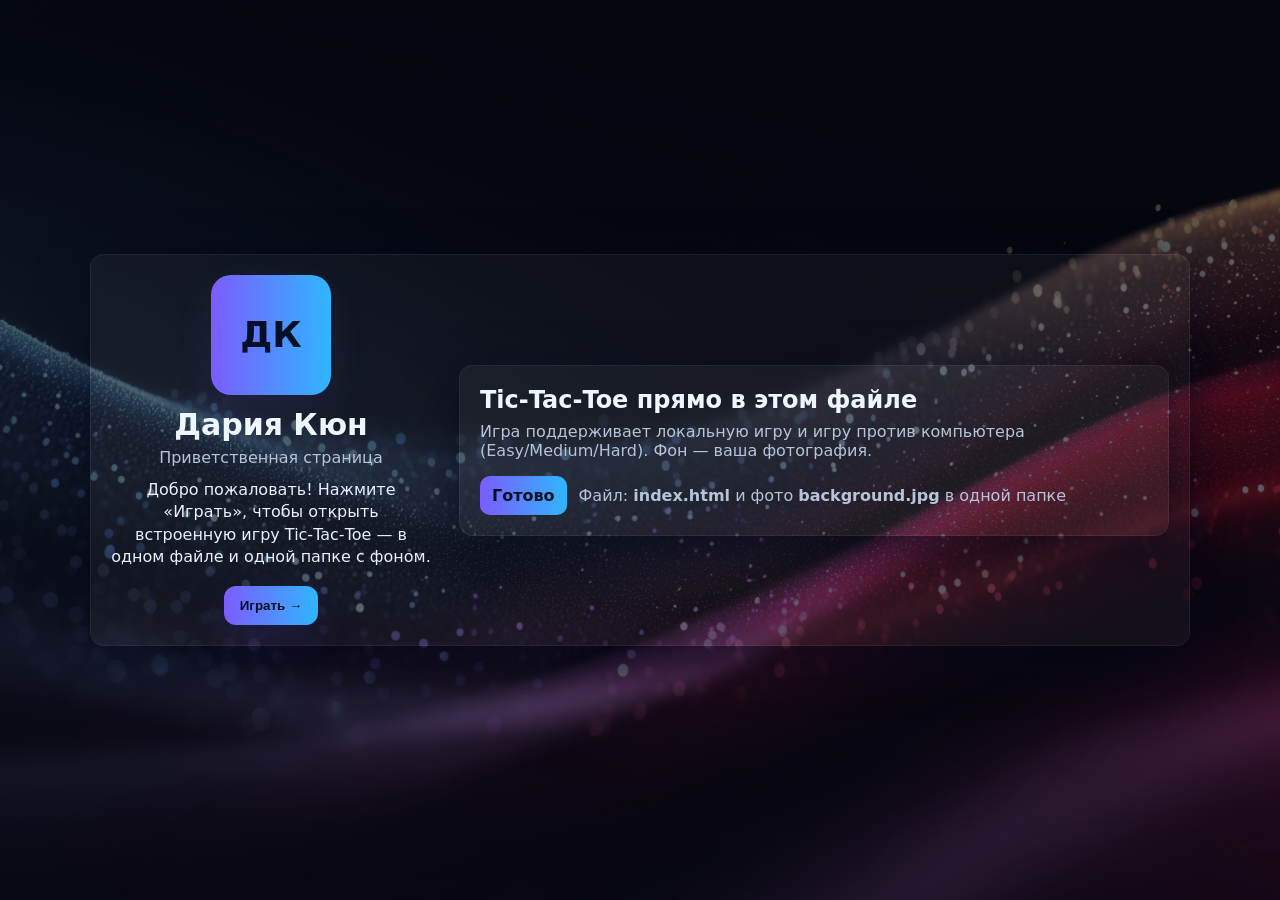
==== commit 2ba06772: "new version spiel" ====
--- a/index.html
+++ b/index.html
@@ -3,26 +3,26 @@
 <head>
   <meta charset="utf-8" />
   <meta name="viewport" content="width=device-width,initial-scale=1" />
-  <title>Tic Tac Toe — Дария Кюн</title>
+  <title>Дария Кюн — Tic‑Tac‑Toe</title>
   <style>
     :root{
-      --overlay: rgba(2,8,20,0.62);
+      --overlay: rgba(6,10,20,0.65);
       --panel: rgba(255,255,255,0.04);
-      --accent1: #7c5cff;
-      --accent2: #2fb6ff;
-      --muted: #b7c4d8;
+      --accent1:#7c5cff;
+      --accent2:#2fb6ff;
+      --muted:#b7c4d8;
       --win: #ffd36b;
       --x-color: #ffd36b;
       --o-color: #7ee7ff;
       --glass-border: rgba(255,255,255,0.06);
-    }
-
+      --radius: 14px;
+    }
     *{box-sizing:border-box}
     html,body{height:100%}
     body{
       margin:0;
-      font-family: Inter, system-ui, -apple-system, "Segoe UI", Roboto, "Helvetica Neue", Arial;
-      /* фон: ваша фотография + затемнённый оверлей для читаемости текста */
+      font-family: Inter, system-ui, -apple-system, "Segoe UI", Roboto, Arial;
+      /* основной фон — ваша фотография; затемнение сверху для читаемости */
       background:
         linear-gradient(var(--overlay), var(--overlay)),
         url('background.jpg') center/cover no-repeat;
@@ -35,196 +35,255 @@
       padding:28px;
     }
 
-    /* Основная сетка */
-    .wrap{
+    /* контейнер */
+    .container{
       width:100%;
-      max-width:980px;
-      display:grid;
-      grid-template-columns: 360px 1fr;
-      gap:28px;
-    }
-    @media (max-width:900px){ .wrap{ grid-template-columns: 1fr; padding:12px } }
-
-    /* левые настройки / профиль */
-    .panel {
+      max-width:1100px;
+    }
+
+    /* общий стиль карточек */
+    .card{
       background: var(--panel);
-      border-radius:14px;
+      border-radius:var(--radius);
       padding:20px;
       border:1px solid var(--glass-border);
-      box-shadow: 0 12px 40px rgba(3,8,20,0.6);
-    }
-
-    .profile { text-align:center }
-    .avatar{ width:96px;height:96px;border-radius:14px;margin:0 auto 12px; display:flex;align-items:center;justify-content:center;
-      background: linear-gradient(90deg,var(--accent1),var(--accent2)); color:#041025; font-weight:800; font-size:28px; }
-    .profile h2{ margin:0; font-size:18px }
-    .profile p{ margin:8px 0 0; color:var(--muted); font-size:14px }
-
-    .options{ margin-top:14px; display:flex;flex-direction:column; gap:10px }
-    label{ color:var(--muted); font-size:13px; margin-right:8px; }
-    .select, .btn, .btn-ghost {
-      padding:10px 12px; border-radius:10px; border: none; cursor:pointer; font-weight:700;
-      background: linear-gradient(90deg,var(--accent1),var(--accent2)); color:#041025;
-      box-shadow: 0 10px 30px rgba(92,72,255,0.14);
-    }
-    .btn-ghost{ background:transparent; border:1px solid rgba(255,255,255,0.03); color:var(--muted); box-shadow:none; font-weight:600 }
-
-    .select { background:transparent; color: #eaf6ff; border:1px solid rgba(255,255,255,0.03); font-weight:700 }
-
-    /* игровая панель справа */
-    .game-panel{ display:flex; flex-direction:column; gap:12px; align-items:center; padding:22px; border-radius:14px; background:var(--panel); border:1px solid var(--glass-border); box-shadow: 0 12px 40px rgba(3,8,20,0.6); }
-
-    .header{ width:100%; display:flex; justify-content:space-between; align-items:center; gap:12px; }
-    .title{ margin:0; font-size:20px; font-weight:800 }
-    .subtitle{ margin:0; color:var(--muted); font-size:13px }
-
-    .controls{ display:flex; gap:10px; align-items:center }
-    .turn { font-weight:800; padding:8px 10px; border-radius:8px; color:#fff; background: linear-gradient(90deg,var(--accent1),var(--accent2)); -webkit-background-clip:text; background-clip:text; color:transparent }
-
-    /* игровое поле */
-    .board-wrap{ position:relative; width:100%; display:flex; align-items:center; justify-content:center; margin-top:6px }
+      box-shadow: 0 14px 50px rgba(2,6,23,0.6);
+      color: #eef6ff;
+    }
+
+    /* ---------- Welcome view ---------- */
+    #welcome{
+      display:flex;
+      gap:28px;
+      align-items:center;
+    }
+    @media (max-width:900px){ #welcome{ flex-direction:column; } }
+
+    .left-w{
+      width:320px;
+      text-align:center;
+    }
+    .avatar{
+      width:120px;height:120px;border-radius:20px;margin:0 auto 12px;
+      background: linear-gradient(90deg,var(--accent1),var(--accent2));
+      display:flex;align-items:center;justify-content:center;font-weight:900;color:#041025;font-size:36px;
+      box-shadow: 0 12px 36px rgba(124,92,255,0.12);
+    }
+    h1{ margin:0; font-size:30px; }
+    .subtitle{ margin:6px 0 0; color:var(--muted); }
+    .lead{ margin-top:12px; color:#e7f0ff; line-height:1.4 }
+
+    .cta{
+      margin-top:18px;
+    }
+    .btn{
+      display:inline-flex;align-items:center;gap:10px;padding:12px 16px;border-radius:12px;
+      background: linear-gradient(90deg,var(--accent1),var(--accent2));
+      color:#041025;font-weight:800;text-decoration:none;box-shadow:0 12px 36px rgba(92,72,255,0.16);
+      cursor:pointer;border:0;
+    }
+    .btn:hover{ transform: translateY(-3px); }
+
+    /* ---------- Game view ---------- */
+    #gameView{ display:none; gap:28px; align-items:start; }
+    @media (max-width:900px){ #gameView{ flex-direction:column; } }
+
+    .left-panel{ width:320px; }
+    .left-panel .avatar{ width:96px;height:96px;border-radius:12px;font-size:26px }
+
+    .options{ margin-top:14px; display:flex; flex-direction:column; gap:10px; }
+    .row{ display:flex; gap:8px; align-items:center; }
+    label{ color:var(--muted); font-size:13px; min-width:80px; }
+
+    .select{
+      padding:9px 10px; border-radius:10px; background:transparent; color:#eaf6ff;
+      border:1px solid rgba(255,255,255,0.03); font-weight:700; cursor:pointer;
+    }
+    .primary{
+      padding:10px 12px; border-radius:10px; background: linear-gradient(90deg,var(--accent1),var(--accent2)); color:#041025; font-weight:800; border:0; cursor:pointer;
+      box-shadow:0 12px 36px rgba(92,72,255,0.14);
+    }
+    .ghost{
+      padding:9px 10px; border-radius:10px; background:transparent; color:var(--muted); border:1px solid rgba(255,255,255,0.03); cursor:pointer;
+    }
+
+    .scorebar{ margin-top:12px; display:flex; gap:10px }
+    .scorebox{ padding:8px 10px; border-radius:10px; background: linear-gradient(180deg, rgba(255,255,255,0.01), rgba(255,255,255,0.005)); border:1px solid rgba(255,255,255,0.02); color:#fff; }
+
+    /* right / game panel */
+    .game-panel{ display:flex; flex-direction:column; gap:12px; align-items:center; }
+
+    .header{ width:100%; display:flex; justify-content:space-between; align-items:center; }
+    .title{ font-size:20px; font-weight:800; margin:0 }
+    .turn{ font-weight:900; padding:8px 10px; border-radius:8px; background: linear-gradient(90deg,var(--accent1),var(--accent2)); -webkit-background-clip:text; background-clip:text; color:transparent; }
+
+    .board-wrap{ position:relative; width:100%; display:flex; align-items:center; justify-content:center; }
     .board{
-      display:grid; grid-template-columns: repeat(3, 1fr); gap:12px;
-      width:100%; max-width:480px; padding:16px;
-      border-radius:12px;
+      display:grid; grid-template-columns:repeat(3,1fr); gap:12px;
+      width:100%; max-width:520px; padding:16px; border-radius:12px;
       background: linear-gradient(180deg, rgba(255,255,255,0.02), rgba(255,255,255,0.01));
-      border:1px solid rgba(255,255,255,0.02);
-      box-shadow: 0 14px 40px rgba(3,8,20,0.5);
-    }
-
+      border:1px solid rgba(255,255,255,0.02); box-shadow: 0 14px 40px rgba(3,8,20,0.5);
+    }
     .cell{
-      height:110px; border-radius:10px;
-      background: rgba(255,255,255,0.02);
-      display:flex; align-items:center; justify-content:center;
-      font-size:48px; font-weight:900; color:#fff; cursor:pointer; user-select:none;
-      transition: transform .12s cubic-bezier(.2,.9,.2,1), box-shadow .12s ease, background .12s ease;
-      border:1px solid rgba(255,255,255,0.02);
-      position:relative;
+      height:110px; border-radius:12px; background: rgba(255,255,255,0.02);
+      display:flex; align-items:center; justify-content:center; font-size:48px; font-weight:900; color:#fff;
+      cursor:pointer; user-select:none; transition: transform .12s cubic-bezier(.2,.9,.2,1), box-shadow .12s ease;
+      border:1px solid rgba(255,255,255,0.02); position:relative;
     }
     .cell:hover{ transform: translateY(-6px); box-shadow: 0 18px 40px rgba(2,6,23,0.45); }
-    .cell:active{ transform: translateY(-2px) }
-    .cell.x{ color: var(--x-color); text-shadow: 0 6px 18px rgba(255,211,107,0.08) }
-    .cell.o{ color: var(--o-color); text-shadow: 0 6px 18px rgba(46,238,255,0.06) }
+    .cell.x{ color: var(--x-color); }
+    .cell.o{ color: var(--o-color); }
     .cell.disabled{ cursor:default; opacity:0.9 }
-
     .cell.win{ transform: scale(1.06); box-shadow: 0 22px 60px rgba(124,92,255,0.14); }
 
-    /* overlay для линии победы */
     .win-overlay{ position:absolute; inset:0; pointer-events:none; overflow:visible; }
-    .win-path{
-      stroke: var(--win); stroke-width:4; stroke-linecap:round; stroke-linejoin:round; fill:none;
-      stroke-dasharray:200; stroke-dashoffset:200; opacity:0;
-      filter: drop-shadow(0 8px 26px rgba(124,92,255,0.12));
-      transition: stroke-dashoffset 650ms cubic-bezier(.2,.9,.2,1), opacity .2s ease;
-    }
+    .win-path{ stroke: var(--win); stroke-width:4; stroke-linecap:round; fill:none; stroke-dasharray:200; stroke-dashoffset:200; opacity:0; filter: drop-shadow(0 8px 24px rgba(124,92,255,0.12)); transition: stroke-dashoffset 650ms cubic-bezier(.2,.9,.2,1), opacity .2s ease; }
     .win-overlay.show .win-path{ stroke-dashoffset:0; opacity:1; }
 
-    /* confetti */
     .confetti-root{ position:absolute; inset:0; pointer-events:none; overflow:visible; }
     .confetti-dot{ position:absolute; width:10px; height:10px; border-radius:50%; transform:translateY(0) scale(.6); opacity:0; transition: transform .9s cubic-bezier(.16,.8,.2,1), opacity .6s ease; }
     .confetti-dot.show{ opacity:1; }
 
     .info{ min-height:24px; color:var(--muted); font-weight:700; margin-top:6px; text-align:center }
 
-    .scorebar{ display:flex; gap:10px; margin-top:10px; }
-    .scorebox{ padding:8px 10px; border-radius:10px; background: linear-gradient(180deg, rgba(255,255,255,0.01), rgba(255,255,255,0.005)); border:1px solid rgba(255,255,255,0.02); color: #fff; }
-    .scorebox .label{ color:var(--muted); font-size:12px } .scorebox .value{ font-weight:900; font-size:18px }
-
-    footer{ margin-top:10px; color:var(--muted); font-size:13px; text-align:center }
+    .back-link{ margin-top:8px; color:var(--muted); text-decoration:underline; }
+
+    footer{ margin-top:8px; color:var(--muted); font-size:13px; text-align:center }
 
     @media (max-width:720px){
       .board{ gap:8px; padding:10px } .cell{ height:86px; font-size:36px }
+      .left-w, .left-panel{ width:100% }
     }
   </style>
 </head>
 <body>
-  <div class="wrap" role="main" aria-labelledby="title">
-    <!-- левый блок -->
-    <aside class="panel profile" aria-label="Панель настроек">
-      <div class="profile">
-        <div class="avatar">ДК</div>
-        <h2>Дария Кюн</h2>
-        <p>Выберите режим. В режиме AI выберите сложность и нажмите "Новая игра".</p>
+  <div class="container">
+    <!-- Welcome screen -->
+    <div id="welcome" class="card">
+      <div class="left-w">
+        <div class="avatar" aria-hidden="true">ДК</div>
+        <h1>Дария Кюн</h1>
+        <div class="subtitle">Приветственная страница</div>
+        <p class="lead">Добро пожаловать! Нажмите «Играть», чтобы открыть встроенную игру Tic‑Tac‑Toe — в одном файле и одной папке с фоном.</p>
+        <div class="cta">
+          <button id="goGame" class="btn" title="Перейти к игре">Играть →</button>
+        </div>
       </div>
 
-      <div class="options">
-        <div style="display:flex;gap:8px;align-items:center">
-          <label for="mode">Режим:</label>
-          <select id="mode" class="select" aria-label="Режим игры">
-            <option value="local">Два игрока (локально)</option>
-            <option value="ai">Играть против компьютера</option>
-          </select>
-        </div>
-
-        <div style="display:flex;gap:8px;align-items:center" id="aiOptions">
-          <label for="difficulty">Сложность:</label>
-          <select id="difficulty" class="select" aria-label="Сложность AI">
-            <option value="easy">Easy (рандом)</option>
-            <option value="medium">Medium (блок/выигрыш)</option>
-            <option value="hard">Hard (Minimax)</option>
-          </select>
-        </div>
-
-        <button id="newGame" class="btn" title="Новая игра">Новая игра</button>
-        <button id="resetAll" class="btn-ghost" title="Сбросить счёт и настройки">Сбросить всё</button>
-
-        <div style="margin-top:10px">
-          <div class="scorebar">
-            <div class="scorebox"><div class="label">Вы (X)</div><div id="scoreX" class="value">0</div></div>
-            <div class="scorebox"><div class="label">Компьютер (O)</div><div id="scoreO" class="value">0</div></div>
-            <div class="scorebox"><div class="label">Ничьи</div><div id="scoreD" class="value">0</div></div>
+      <div style="flex:1">
+        <div class="card" style="height:100%; display:flex; flex-direction:column; justify-content:center;">
+          <h2 style="margin:0 0 8px">Tic‑Tac‑Toe прямо в этом файле</h2>
+          <p style="margin:0;color:var(--muted)">Игра поддерживает локальную игру и игру против компьютера (Easy/Medium/Hard). Фон — ваша фотография.</p>
+          <div style="margin-top:16px; display:flex; gap:12px; align-items:center;">
+            <div style="background:linear-gradient(90deg,var(--accent1),var(--accent2)); padding:10px 12px; border-radius:10px; color:#041025; font-weight:800">Готово</div>
+            <div style="color:var(--muted)">Файл: <strong>index.html</strong> и фото <strong>background.jpg</strong> в одной папке</div>
           </div>
         </div>
       </div>
-    </aside>
-
-    <!-- правый игровой блок -->
-    <section class="game-panel" aria-label="Игровая панель">
-      <div class="header" id="title">
-        <div>
-          <h3 class="title">Tic‑Tac‑Toe</h3>
-          <div class="subtitle">X начинает</div>
-        </div>
-        <div class="controls">
-          <div id="turn" class="turn">Ход: X</div>
-        </div>
+    </div>
+
+    <!-- Game screen -->
+    <div id="gameView" class="card" style="display:none;">
+      <div style="display:flex; gap:28px;">
+        <!-- left panel -->
+        <aside class="left-panel">
+          <div class="card profile" style="padding:16px;">
+            <div style="text-align:center">
+              <div class="avatar">ДК</div>
+              <h3 style="margin:8px 0 0">Дария Кюн</h3>
+              <p style="margin:6px 0 0;color:var(--muted)">Выберите режим и сложность, затем нажмите «Новая игра».</p>
+            </div>
+
+            <div class="options" style="margin-top:12px;">
+              <div class="row">
+                <label for="mode">Режим:</label>
+                <select id="mode" class="select" aria-label="Режим игры">
+                  <option value="local">Два игрока (локально)</option>
+                  <option value="ai">Играть против компьютера</option>
+                </select>
+              </div>
+
+              <div class="row" id="aiOptions">
+                <label for="difficulty">Сложность:</label>
+                <select id="difficulty" class="select" aria-label="Сложность AI">
+                  <option value="easy">Easy (рандом)</option>
+                  <option value="medium">Medium (блок/выигрыш)</option>
+                  <option value="hard">Hard (Minimax)</option>
+                </select>
+              </div>
+
+              <button id="newGame" class="primary">Новая игра</button>
+              <button id="resetAll" class="ghost">Сбросить всё</button>
+
+              <div class="scorebar">
+                <div class="scorebox"><div class="label">Вы (X)</div><div id="scoreX" class="value">0</div></div>
+                <div class="scorebox"><div class="label">Компьютер (O)</div><div id="scoreO" class="value">0</div></div>
+                <div class="scorebox"><div class="label">Ничьи</div><div id="scoreD" class="value">0</div></div>
+              </div>
+            </div>
+          </div>
+
+          <div style="text-align:center; margin-top:12px">
+            <button id="backToWelcome" class="ghost">← Назад</button>
+          </div>
+        </aside>
+
+        <!-- game panel -->
+        <section class="game-panel" style="flex:1;">
+          <div class="header">
+            <div>
+              <h2 class="title">Tic‑Tac‑Toe</h2>
+              <div class="subtitle">X начинает</div>
+            </div>
+            <div class="controls">
+              <div id="turn" class="turn">Ход: X</div>
+            </div>
+          </div>
+
+          <div class="board-wrap" style="width:100%;">
+            <div id="board" class="board" role="grid" aria-label="Игровое поле">
+              <div class="cell" data-index="0" role="button" tabindex="0" aria-label="Клетка 1"></div>
+              <div class="cell" data-index="1" role="button" tabindex="0" aria-label="Клетка 2"></div>
+              <div class="cell" data-index="2" role="button" tabindex="0" aria-label="Клетка 3"></div>
+
+              <div class="cell" data-index="3" role="button" tabindex="0" aria-label="Клетка 4"></div>
+              <div class="cell" data-index="4" role="button" tabindex="0" aria-label="Клетка 5"></div>
+              <div class="cell" data-index="5" role="button" tabindex="0" aria-label="Клетка 6"></div>
+
+              <div class="cell" data-index="6" role="button" tabindex="0" aria-label="Клетка 7"></div>
+              <div class="cell" data-index="7" role="button" tabindex="0" aria-label="Клетка 8"></div>
+              <div class="cell" data-index="8" role="button" tabindex="0" aria-label="Клетка 9"></div>
+            </div>
+
+            <div class="win-overlay" id="winOverlay" aria-hidden="true">
+              <svg viewBox="0 0 100 100" preserveAspectRatio="none" xmlns="http://www.w3.org/2000/svg">
+                <path id="winPath" class="win-path" d="" />
+              </svg>
+            </div>
+
+            <div id="confettiRoot" class="confetti-root" aria-hidden="true"></div>
+          </div>
+
+          <div id="info" class="info" aria-live="polite"></div>
+
+          <footer style="width:100%; text-align:center;">
+            <small style="color:var(--muted)">Подсказки: R — новая игра / Нажмите клетки чтобы поставить X или O</small>
+          </footer>
+        </section>
       </div>
-
-      <div class="board-wrap">
-        <div id="board" class="board" role="grid" aria-label="Игровое поле">
-          <!-- клетки: индекс в data-index -->
-          <div class="cell" data-index="0" role="button" tabindex="0" aria-label="Клетка 1"></div>
-          <div class="cell" data-index="1" role="button" tabindex="0" aria-label="Клетка 2"></div>
-          <div class="cell" data-index="2" role="button" tabindex="0" aria-label="Клетка 3"></div>
-
-          <div class="cell" data-index="3" role="button" tabindex="0" aria-label="Клетка 4"></div>
-          <div class="cell" data-index="4" role="button" tabindex="0" aria-label="Клетка 5"></div>
-          <div class="cell" data-index="5" role="button" tabindex="0" aria-label="Клетка 6"></div>
-
-          <div class="cell" data-index="6" role="button" tabindex="0" aria-label="Клетка 7"></div>
-          <div class="cell" data-index="7" role="button" tabindex="0" aria-label="Клетка 8"></div>
-          <div class="cell" data-index="8" role="button" tabindex="0" aria-label="Клетка 9"></div>
-        </div>
-
-        <div class="win-overlay" id="winOverlay" aria-hidden="true">
-          <svg viewBox="0 0 100 100" preserveAspectRatio="none" xmlns="http://www.w3.org/2000/svg">
-            <path id="winPath" class="win-path" d="" />
-          </svg>
-        </div>
-
-        <div id="confettiRoot" class="confetti-root" aria-hidden="true"></div>
-      </div>
-
-      <div id="info" class="info" aria-live="polite"></div>
-
-      <footer><a href="../index.html" style="color:var(--muted);text-decoration:underline">← Вернуться на стартовую страницу</a></footer>
-    </section>
+    </div>
   </div>
 
   <script>
-    // Игровая логика + AI (easy/medium/hard) — все в одном коде.
+    // Один общий скрипт: переключение экранов, игра, AI, фон и сохранение.
     (function(){
-      // DOM элементы
+      // Экраны / кнопки
+      const welcome = document.getElementById('welcome');
+      const gameView = document.getElementById('gameView');
+      const goGame = document.getElementById('goGame');
+      const backToWelcome = document.getElementById('backToWelcome');
+
+      // Game DOM
       const boardEl = document.getElementById('board');
       const cells = Array.from(document.querySelectorAll('.cell'));
       const turnEl = document.getElementById('turn');
@@ -241,17 +300,19 @@
       const winPath = document.getElementById('winPath');
       const confettiRoot = document.getElementById('confettiRoot');
 
-      // состояние
+      // State
       let board = Array(9).fill(null);
       let current = 'X';
       let finished = false;
       let scoreX = 0, scoreO = 0, scoreD = 0;
 
-      // загрузка из localStorage
-      const saved = JSON.parse(localStorage.getItem('ttt_scores') || 'null');
-      if (saved) { scoreX = saved.x||0; scoreO = saved.o||0; scoreD = saved.d||0; updateScores(); }
-      const savedMode = localStorage.getItem('ttt_mode'); if (savedMode) modeSelect.value = savedMode;
-      const savedDiff = localStorage.getItem('ttt_diff'); if (savedDiff) difficultySelect.value = savedDiff;
+      // Load saved scores/mode/diff
+      try {
+        const saved = JSON.parse(localStorage.getItem('ttt_scores') || 'null');
+        if (saved){ scoreX = saved.x||0; scoreO = saved.o||0; scoreD = saved.d||0; updateScores(); }
+        const savedMode = localStorage.getItem('ttt_mode'); if (savedMode) modeSelect.value = savedMode;
+        const savedDiff = localStorage.getItem('ttt_diff'); if (savedDiff) difficultySelect.value = savedDiff;
+      } catch(e){ /* ignore parse errors */ }
       toggleAIOptions();
 
       const winningLines = [
@@ -260,7 +321,19 @@
         [0,4,8],[2,4,6]
       ];
 
-      // рендер
+      // ----- View switching -----
+      goGame.addEventListener('click', ()=> {
+        welcome.style.display = 'none';
+        gameView.style.display = 'block';
+        // focus game for keyboard
+        setTimeout(()=> { document.getElementById('newGame').focus(); }, 150);
+      });
+      backToWelcome.addEventListener('click', ()=> {
+        gameView.style.display = 'none';
+        welcome.style.display = 'flex';
+      });
+
+      // ----- Game logic -----
       function render(){
         cells.forEach((c,i) => {
           c.textContent = board[i] || '';
@@ -285,8 +358,7 @@
         if (finished) return;
         const idx = Number(e.currentTarget.dataset.index);
         if (board[idx]) return;
-        // если AI и сейчас ход компьютера — запрещаем клики
-        if (modeSelect.value === 'ai' && current === 'O') return;
+        if (modeSelect.value === 'ai' && current === 'O') return; // запрет клика в момент хода AI
         board[idx] = current;
         afterMove();
       }
@@ -309,15 +381,14 @@
         } else {
           current = current === 'X' ? 'O' : 'X';
           render();
-          // если режим AI и сейчас ход O — AI должен походить
-          if (!finished && modeSelect.value === 'ai' && current === 'O'){
+          if (!finished && modeSelect.value === 'ai' && current === 'O') {
             setTimeout(aiMove, 300);
           }
         }
         render();
       }
 
-      // AI реализации
+      // AI
       function aiMove(){
         const diff = difficultySelect.value;
         let idx = null;
@@ -325,7 +396,6 @@
         else if (diff === 'medium') idx = aiMedium();
         else idx = aiHard();
         if (idx === null) idx = aiRandom();
-        // Применяем ход
         board[idx] = 'O';
         afterMove();
       }
@@ -337,7 +407,7 @@
       }
 
       function aiMedium(){
-        // 1) выиграть если можно
+        // win
         for (let i=0;i<9;i++){
           if (!board[i]){
             board[i] = 'O';
@@ -346,7 +416,7 @@
             if (s && s.winner === 'O') return i;
           }
         }
-        // 2) блок игрока
+        // block
         for (let i=0;i<9;i++){
           if (!board[i]){
             board[i] = 'X';
@@ -355,12 +425,11 @@
             if (s && s.winner === 'X') return i;
           }
         }
-        // 3) центр
+        // center
         if (!board[4]) return 4;
-        // 4) угол
+        // corner
         const corners = [0,2,6,8].filter(i=>!board[i]);
         if (corners.length) return corners[Math.floor(Math.random()*corners.length)];
-        // 5) рандом
         return aiRandom();
       }
 
@@ -407,7 +476,7 @@
         return null;
       }
 
-      // UI: анимация линии и конфетти
+      // UI: win line & confetti
       function animateWinLine(line){
         const rectBoard = boardEl.getBoundingClientRect();
         const centers = cells.map(c => {
@@ -476,10 +545,11 @@
         });
       }
 
-      // управление, сохранение
+      // scores / storage
       function updateScores(){ scoreXEl.textContent = scoreX; scoreOEl.textContent = scoreO; scoreDEl.textContent = scoreD; }
       function saveScores(){ localStorage.setItem('ttt_scores', JSON.stringify({ x: scoreX, o: scoreO, d: scoreD })); }
 
+      // controls
       function newGame(startFresh = false){
         board = Array(9).fill(null);
         finished = false;
@@ -487,7 +557,6 @@
         clearWinOverlay();
         render();
         infoEl.textContent = '';
-        // Если режим AI и ход O — AI ходит (обычно X стартует, но на всякий случай)
         if (!finished && modeSelect.value === 'ai' && current === 'O') setTimeout(aiMove, 250);
       }
 
@@ -496,34 +565,33 @@
         localStorage.setItem('ttt_mode', modeSelect.value);
       }
 
-      // события
+      // events
       cells.forEach(c => {
         c.addEventListener('click', cellClick);
         c.addEventListener('keydown', (e) => { if (e.key === 'Enter' || e.key === ' ') { e.preventDefault(); c.click(); } });
       });
-
       newGameBtn.addEventListener('click', ()=> newGame(true));
       modeSelect.addEventListener('change', ()=> { toggleAIOptions(); localStorage.setItem('ttt_mode', modeSelect.value); newGame(true); });
       difficultySelect.addEventListener('change', ()=> { localStorage.setItem('ttt_diff', difficultySelect.value); });
       resetAllBtn.addEventListener('click', ()=> {
         localStorage.removeItem('ttt_scores'); localStorage.removeItem('ttt_mode'); localStorage.removeItem('ttt_diff');
         scoreX = scoreO = scoreD = 0; updateScores();
-        modeSelect.value = 'local'; difficultySelect.value = 'easy';
-        toggleAIOptions(); infoEl.textContent = 'Сброшены настройки и счёт';
+        modeSelect.value = 'local'; difficultySelect.value = 'easy'; toggleAIOptions();
+        infoEl.textContent = 'Сброшены настройки и счёт';
         setTimeout(()=> infoEl.textContent = '', 1600);
         newGame(true);
       });
 
-      // клавиатурная подсказка: R — новая игра
+      // keyboard shortcut: R = new game
       document.addEventListener('keydown', (e)=> { if (e.key === 'r' || e.key === 'R') newGame(true); });
 
-      // инициализация
+      // initialize view and game
       render();
 
-      // при ресайзе окна очищаем overlay (чтобы линия не была некорректной)
+      // resize handler clears overlay to avoid misaligned SVG
       window.addEventListener('resize', clearWinOverlay);
 
-      // helper render вызов
+      // helper render (defined last to use updated variables)
       function render(){
         cells.forEach((c,i) => {
           c.textContent = board[i] || '';
@@ -535,7 +603,9 @@
         turnEl.textContent = 'Ход: ' + current;
       }
 
+      // Make sure AI options initial visibility is correct
+      toggleAIOptions();
     })();
   </script>
 </body>
-</html>
+</html>
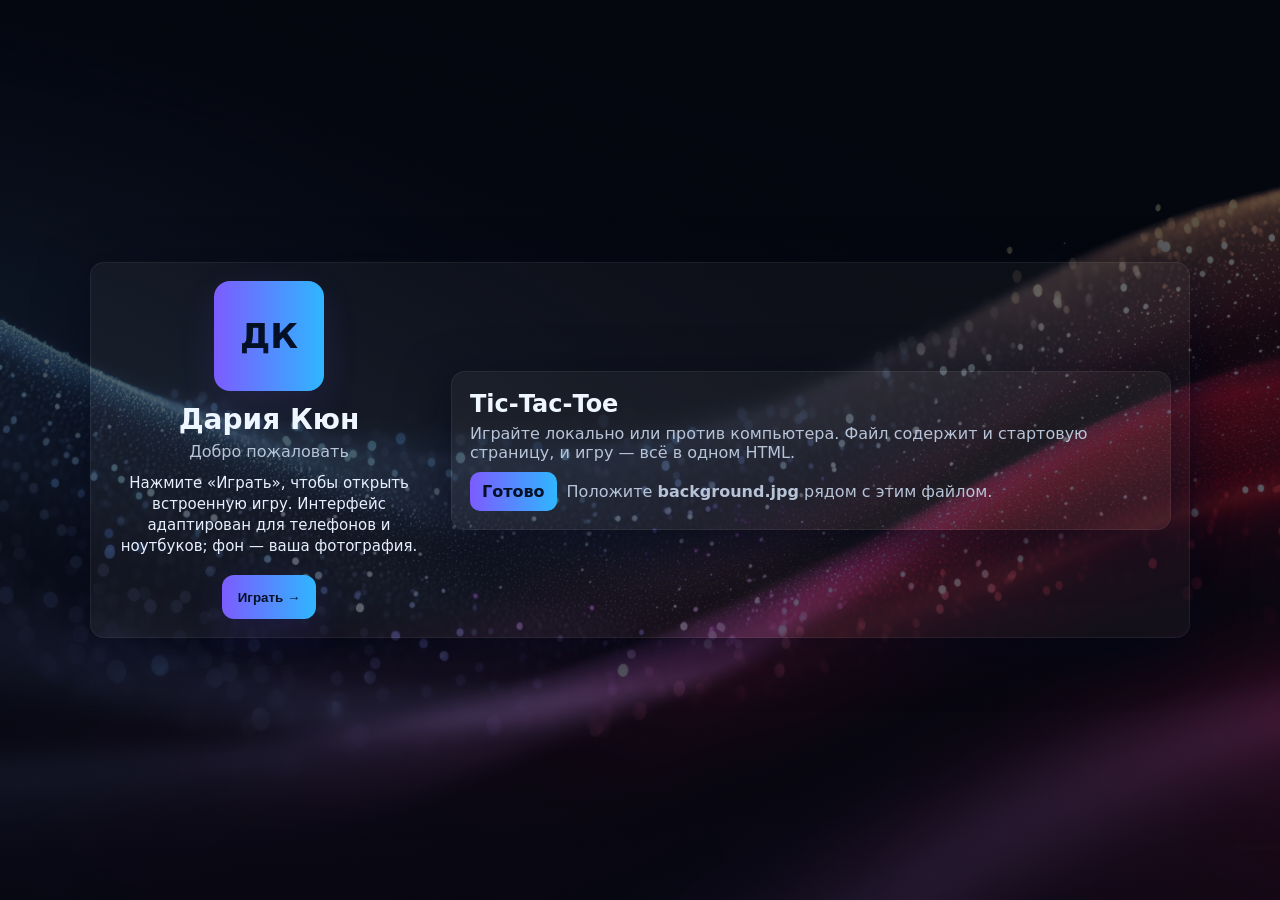
==== commit 86317764: "new spiel" ====
--- a/index.html
+++ b/index.html
@@ -2,213 +2,220 @@
 <html lang="ru">
 <head>
   <meta charset="utf-8" />
-  <meta name="viewport" content="width=device-width,initial-scale=1" />
+  <meta name="viewport" content="width=device-width,initial-scale=1,viewport-fit=cover" />
   <title>Дария Кюн — Tic‑Tac‑Toe</title>
   <style>
     :root{
-      --overlay: rgba(6,10,20,0.65);
+      --overlay: rgba(6,10,20,0.66);
       --panel: rgba(255,255,255,0.04);
       --accent1:#7c5cff;
       --accent2:#2fb6ff;
       --muted:#b7c4d8;
-      --win: #ffd36b;
-      --x-color: #ffd36b;
-      --o-color: #7ee7ff;
+      --win:#ffd36b;
+      --x-color:#ffd36b;
+      --o-color:#7ee7ff;
       --glass-border: rgba(255,255,255,0.06);
       --radius: 14px;
     }
-    *{box-sizing:border-box}
+
+    /* safe area for iPhone notch */
     html,body{height:100%}
     body{
       margin:0;
+      padding: env(safe-area-inset-top) env(safe-area-inset-right) env(safe-area-inset-bottom) env(safe-area-inset-left);
       font-family: Inter, system-ui, -apple-system, "Segoe UI", Roboto, Arial;
-      /* основной фон — ваша фотография; затемнение сверху для читаемости */
       background:
         linear-gradient(var(--overlay), var(--overlay)),
         url('background.jpg') center/cover no-repeat;
-      color: #eef6ff;
+      color:#eef6ff;
       -webkit-font-smoothing:antialiased;
       -moz-osx-font-smoothing:grayscale;
       display:flex;
       align-items:center;
       justify-content:center;
-      padding:28px;
-    }
-
-    /* контейнер */
-    .container{
-      width:100%;
-      max-width:1100px;
-    }
-
-    /* общий стиль карточек */
+      padding:20px;
+      touch-action: manipulation; /* улучшает отклик на сенсорных устройствах */
+      -webkit-tap-highlight-color: rgba(255,255,255,0.04);
+    }
+
+    *{box-sizing:border-box}
+
+    .container{ width:100%; max-width:1100px; }
+
     .card{
       background: var(--panel);
       border-radius:var(--radius);
-      padding:20px;
+      padding:18px;
       border:1px solid var(--glass-border);
       box-shadow: 0 14px 50px rgba(2,6,23,0.6);
-      color: #eef6ff;
-    }
-
-    /* ---------- Welcome view ---------- */
-    #welcome{
-      display:flex;
-      gap:28px;
-      align-items:center;
-    }
+    }
+
+    /* --- Welcome --- */
+    #welcome { display:flex; gap:22px; align-items:stretch; }
     @media (max-width:900px){ #welcome{ flex-direction:column; } }
 
-    .left-w{
-      width:320px;
-      text-align:center;
-    }
-    .avatar{
-      width:120px;height:120px;border-radius:20px;margin:0 auto 12px;
+    .left-w { width:320px; min-width:220px; text-align:center; }
+    .avatar {
+      width:110px; height:110px; border-radius:16px; margin:0 auto 12px;
       background: linear-gradient(90deg,var(--accent1),var(--accent2));
-      display:flex;align-items:center;justify-content:center;font-weight:900;color:#041025;font-size:36px;
+      display:flex;align-items:center;justify-content:center;font-weight:900;color:#041025;font-size:34px;
       box-shadow: 0 12px 36px rgba(124,92,255,0.12);
     }
-    h1{ margin:0; font-size:30px; }
-    .subtitle{ margin:6px 0 0; color:var(--muted); }
-    .lead{ margin-top:12px; color:#e7f0ff; line-height:1.4 }
-
-    .cta{
-      margin-top:18px;
-    }
-    .btn{
+    h1{ margin:0; font-size:28px; }
+    .subtitle{ margin-top:6px; color:var(--muted); }
+    .lead{ margin-top:12px; color:#e7f0ff; line-height:1.4; font-size:15px; }
+
+    .cta { margin-top:18px; }
+    .btn {
       display:inline-flex;align-items:center;gap:10px;padding:12px 16px;border-radius:12px;
       background: linear-gradient(90deg,var(--accent1),var(--accent2));
-      color:#041025;font-weight:800;text-decoration:none;box-shadow:0 12px 36px rgba(92,72,255,0.16);
-      cursor:pointer;border:0;
-    }
-    .btn:hover{ transform: translateY(-3px); }
-
-    /* ---------- Game view ---------- */
-    #gameView{ display:none; gap:28px; align-items:start; }
-    @media (max-width:900px){ #gameView{ flex-direction:column; } }
-
-    .left-panel{ width:320px; }
-    .left-panel .avatar{ width:96px;height:96px;border-radius:12px;font-size:26px }
-
-    .options{ margin-top:14px; display:flex; flex-direction:column; gap:10px; }
-    .row{ display:flex; gap:8px; align-items:center; }
-    label{ color:var(--muted); font-size:13px; min-width:80px; }
-
-    .select{
-      padding:9px 10px; border-radius:10px; background:transparent; color:#eaf6ff;
-      border:1px solid rgba(255,255,255,0.03); font-weight:700; cursor:pointer;
-    }
-    .primary{
-      padding:10px 12px; border-radius:10px; background: linear-gradient(90deg,var(--accent1),var(--accent2)); color:#041025; font-weight:800; border:0; cursor:pointer;
+      color:#041025;font-weight:800;text-decoration:none;border:0;cursor:pointer;
+      box-shadow: 0 12px 36px rgba(92,72,255,0.16);
+      min-height:44px;
+    }
+    .btn:active { transform: translateY(1px); }
+
+    /* --- Game view --- */
+    #gameView { display:none; }
+    .layout { display:flex; gap:22px; align-items:flex-start; }
+    @media (max-width:900px){ .layout{ flex-direction:column; } }
+
+    .left-panel { width:320px; min-width:220px; }
+    .options { margin-top:12px; display:flex; flex-direction:column; gap:10px; }
+    .row { display:flex; gap:8px; align-items:center; }
+    label { color:var(--muted); font-size:13px; min-width:80px; }
+
+    .select {
+      padding:10px 12px; border-radius:10px; background:transparent; color:#eaf6ff;
+      border:1px solid rgba(255,255,255,0.03); font-weight:700; cursor:pointer; min-width:140px;
+    }
+    .primary {
+      padding:10px 12px; border-radius:10px; background: linear-gradient(90deg,var(--accent1),var(--accent2));
+      color:#041025; font-weight:800; border:0; cursor:pointer; min-height:44px;
       box-shadow:0 12px 36px rgba(92,72,255,0.14);
     }
-    .ghost{
-      padding:9px 10px; border-radius:10px; background:transparent; color:var(--muted); border:1px solid rgba(255,255,255,0.03); cursor:pointer;
-    }
-
-    .scorebar{ margin-top:12px; display:flex; gap:10px }
-    .scorebox{ padding:8px 10px; border-radius:10px; background: linear-gradient(180deg, rgba(255,255,255,0.01), rgba(255,255,255,0.005)); border:1px solid rgba(255,255,255,0.02); color:#fff; }
-
-    /* right / game panel */
-    .game-panel{ display:flex; flex-direction:column; gap:12px; align-items:center; }
-
-    .header{ width:100%; display:flex; justify-content:space-between; align-items:center; }
-    .title{ font-size:20px; font-weight:800; margin:0 }
-    .turn{ font-weight:900; padding:8px 10px; border-radius:8px; background: linear-gradient(90deg,var(--accent1),var(--accent2)); -webkit-background-clip:text; background-clip:text; color:transparent; }
-
-    .board-wrap{ position:relative; width:100%; display:flex; align-items:center; justify-content:center; }
-    .board{
-      display:grid; grid-template-columns:repeat(3,1fr); gap:12px;
-      width:100%; max-width:520px; padding:16px; border-radius:12px;
+    .ghost {
+      padding:9px 12px; border-radius:10px; background:transparent; color:var(--muted); border:1px solid rgba(255,255,255,0.03); cursor:pointer;
+    }
+
+    .scorebar { margin-top:10px; display:flex; gap:10px; flex-wrap:wrap; }
+    .scorebox { padding:8px 10px; border-radius:10px; background: linear-gradient(180deg, rgba(255,255,255,0.01), rgba(255,255,255,0.005)); border:1px solid rgba(255,255,255,0.02); color:#fff; }
+
+    .game-panel { display:flex; flex-direction:column; gap:12px; align-items:center; width:100%; }
+
+    .header { width:100%; display:flex; justify-content:space-between; align-items:center; gap:12px; }
+    .title { font-size:20px; font-weight:800; margin:0; }
+    .turn { font-weight:900; padding:8px 10px; border-radius:8px; background: linear-gradient(90deg,var(--accent1),var(--accent2)); -webkit-background-clip:text; background-clip:text; color:transparent; min-width:86px; text-align:center; }
+
+    /* Board responsive: width adapts; cells keep square via aspect-ratio */
+    .board-wrap { position:relative; width:100%; display:flex; justify-content:center; }
+    .board {
+      --board-size: min(88vw, 520px);
+      width: var(--board-size);
+      display:grid;
+      grid-template-columns: repeat(3, 1fr);
+      gap:12px;
+      padding:14px;
+      border-radius:12px;
       background: linear-gradient(180deg, rgba(255,255,255,0.02), rgba(255,255,255,0.01));
-      border:1px solid rgba(255,255,255,0.02); box-shadow: 0 14px 40px rgba(3,8,20,0.5);
-    }
-    .cell{
-      height:110px; border-radius:12px; background: rgba(255,255,255,0.02);
-      display:flex; align-items:center; justify-content:center; font-size:48px; font-weight:900; color:#fff;
+      border:1px solid rgba(255,255,255,0.02);
+      box-shadow: 0 14px 40px rgba(3,8,20,0.5);
+    }
+    .cell {
+      aspect-ratio: 1 / 1; /* обеспечивает квадрат */
+      border-radius:12px;
+      background: rgba(255,255,255,0.02);
+      display:flex; align-items:center; justify-content:center; font-size: clamp(24px, 5vw, 48px); font-weight:900; color:#fff;
       cursor:pointer; user-select:none; transition: transform .12s cubic-bezier(.2,.9,.2,1), box-shadow .12s ease;
       border:1px solid rgba(255,255,255,0.02); position:relative;
-    }
-    .cell:hover{ transform: translateY(-6px); box-shadow: 0 18px 40px rgba(2,6,23,0.45); }
-    .cell.x{ color: var(--x-color); }
-    .cell.o{ color: var(--o-color); }
-    .cell.disabled{ cursor:default; opacity:0.9 }
+      touch-action: manipulation;
+      -webkit-tap-highlight-color: rgba(255,255,255,0.04);
+      min-width: 0;
+    }
+    .cell:hover { transform: translateY(-6px); box-shadow: 0 18px 40px rgba(2,6,23,0.45); }
+    .cell:active { transform: translateY(-2px); }
+    .cell.x { color: var(--x-color); text-shadow: 0 6px 18px rgba(255,211,107,0.08); }
+    .cell.o { color: var(--o-color); text-shadow: 0 6px 18px rgba(46,238,255,0.06); }
+    .cell.disabled{ cursor:default; opacity:0.9; }
     .cell.win{ transform: scale(1.06); box-shadow: 0 22px 60px rgba(124,92,255,0.14); }
 
-    .win-overlay{ position:absolute; inset:0; pointer-events:none; overflow:visible; }
-    .win-path{ stroke: var(--win); stroke-width:4; stroke-linecap:round; fill:none; stroke-dasharray:200; stroke-dashoffset:200; opacity:0; filter: drop-shadow(0 8px 24px rgba(124,92,255,0.12)); transition: stroke-dashoffset 650ms cubic-bezier(.2,.9,.2,1), opacity .2s ease; }
-    .win-overlay.show .win-path{ stroke-dashoffset:0; opacity:1; }
-
-    .confetti-root{ position:absolute; inset:0; pointer-events:none; overflow:visible; }
-    .confetti-dot{ position:absolute; width:10px; height:10px; border-radius:50%; transform:translateY(0) scale(.6); opacity:0; transition: transform .9s cubic-bezier(.16,.8,.2,1), opacity .6s ease; }
-    .confetti-dot.show{ opacity:1; }
-
-    .info{ min-height:24px; color:var(--muted); font-weight:700; margin-top:6px; text-align:center }
-
-    .back-link{ margin-top:8px; color:var(--muted); text-decoration:underline; }
-
-    footer{ margin-top:8px; color:var(--muted); font-size:13px; text-align:center }
-
-    @media (max-width:720px){
-      .board{ gap:8px; padding:10px } .cell{ height:86px; font-size:36px }
-      .left-w, .left-panel{ width:100% }
+    .win-overlay { position:absolute; inset:0; pointer-events:none; overflow:visible; }
+    .win-path { stroke: var(--win); stroke-width:4; stroke-linecap:round; fill:none; stroke-dasharray:200; stroke-dashoffset:200; opacity:0; filter: drop-shadow(0 8px 24px rgba(124,92,255,0.12)); transition: stroke-dashoffset 650ms cubic-bezier(.2,.9,.2,1), opacity .2s ease; }
+    .win-overlay.show .win-path { stroke-dashoffset:0; opacity:1; }
+
+    .confetti-root { position:absolute; inset:0; pointer-events:none; overflow:visible; }
+    .confetti-dot { position:absolute; width:10px; height:10px; border-radius:50%; transform:translateY(0) scale(.6); opacity:0; transition: transform .9s cubic-bezier(.16,.8,.2,1), opacity .6s ease; }
+    .confetti-dot.show { opacity:1; }
+
+    .info { min-height:24px; color:var(--muted); font-weight:700; margin-top:6px; text-align:center; }
+
+    footer { margin-top:6px; color:var(--muted); font-size:13px; text-align:center; }
+
+    @media (max-width:480px){
+      .left-w, .left-panel { width:100%; }
+      .board { --board-size: min(96vw, 420px); }
+      .avatar { width:84px; height:84px; font-size:26px; }
+      .btn, .primary { min-height:48px; }
     }
   </style>
 </head>
 <body>
   <div class="container">
-    <!-- Welcome screen -->
+    <!-- Welcome -->
     <div id="welcome" class="card">
       <div class="left-w">
         <div class="avatar" aria-hidden="true">ДК</div>
         <h1>Дария Кюн</h1>
-        <div class="subtitle">Приветственная страница</div>
-        <p class="lead">Добро пожаловать! Нажмите «Играть», чтобы открыть встроенную игру Tic‑Tac‑Toe — в одном файле и одной папке с фоном.</p>
+        <div class="subtitle">Добро пожаловать</div>
+        <p class="lead">Нажмите «Играть», чтобы открыть встроенную игру. Интерфейс адаптирован для телефонов и ноутбуков; фон — ваша фотография.</p>
         <div class="cta">
           <button id="goGame" class="btn" title="Перейти к игре">Играть →</button>
         </div>
       </div>
 
-      <div style="flex:1">
-        <div class="card" style="height:100%; display:flex; flex-direction:column; justify-content:center;">
-          <h2 style="margin:0 0 8px">Tic‑Tac‑Toe прямо в этом файле</h2>
-          <p style="margin:0;color:var(--muted)">Игра поддерживает локальную игру и игру против компьютера (Easy/Medium/Hard). Фон — ваша фотография.</p>
-          <div style="margin-top:16px; display:flex; gap:12px; align-items:center;">
-            <div style="background:linear-gradient(90deg,var(--accent1),var(--accent2)); padding:10px 12px; border-radius:10px; color:#041025; font-weight:800">Готово</div>
-            <div style="color:var(--muted)">Файл: <strong>index.html</strong> и фото <strong>background.jpg</strong> в одной папке</div>
+      <div style="flex:1; display:flex; align-items:center;">
+        <div style="width:100%;">
+          <div class="card" style="padding:18px; display:flex; flex-direction:column; gap:10px; height:100%;">
+            <div>
+              <h2 style="margin:0 0 6px">Tic‑Tac‑Toe</h2>
+              <p style="margin:0;color:var(--muted)">Играйте локально или против компьютера. Файл содержит и стартовую страницу, и игру — всё в одном HTML.</p>
+            </div>
+            <div style="margin-top:auto; display:flex; gap:10px; align-items:center;">
+              <div style="background:linear-gradient(90deg,var(--accent1),var(--accent2)); padding:10px 12px; border-radius:10px; color:#041025; font-weight:800;">Готово</div>
+              <div style="color:var(--muted)">Положите <strong>background.jpg</strong> рядом с этим файлом.</div>
+            </div>
           </div>
         </div>
       </div>
     </div>
 
-    <!-- Game screen -->
-    <div id="gameView" class="card" style="display:none;">
-      <div style="display:flex; gap:28px;">
-        <!-- left panel -->
+    <!-- Game -->
+    <div id="gameView" class="card" style="margin-top:18px; display:none;">
+      <div class="layout">
+        <!-- left -->
         <aside class="left-panel">
-          <div class="card profile" style="padding:16px;">
+          <div class="card" style="padding:14px;">
             <div style="text-align:center">
               <div class="avatar">ДК</div>
               <h3 style="margin:8px 0 0">Дария Кюн</h3>
-              <p style="margin:6px 0 0;color:var(--muted)">Выберите режим и сложность, затем нажмите «Новая игра».</p>
-            </div>
-
-            <div class="options" style="margin-top:12px;">
+              <p style="margin:6px 0 0; color:var(--muted)">Выберите режим и сложность, затем «Новая игра».</p>
+            </div>
+
+            <div class="options">
               <div class="row">
                 <label for="mode">Режим:</label>
                 <select id="mode" class="select" aria-label="Режим игры">
                   <option value="local">Два игрока (локально)</option>
-                  <option value="ai">Играть против компьютера</option>
+                  <option value="ai">Против компьютера</option>
                 </select>
               </div>
 
               <div class="row" id="aiOptions">
                 <label for="difficulty">Сложность:</label>
                 <select id="difficulty" class="select" aria-label="Сложность AI">
-                  <option value="easy">Easy (рандом)</option>
-                  <option value="medium">Medium (блок/выигрыш)</option>
-                  <option value="hard">Hard (Minimax)</option>
+                  <option value="easy">Easy</option>
+                  <option value="medium">Medium</option>
+                  <option value="hard">Hard</option>
                 </select>
               </div>
 
@@ -221,14 +228,14 @@
                 <div class="scorebox"><div class="label">Ничьи</div><div id="scoreD" class="value">0</div></div>
               </div>
             </div>
-          </div>
-
-          <div style="text-align:center; margin-top:12px">
-            <button id="backToWelcome" class="ghost">← Назад</button>
+
+            <div style="text-align:center; margin-top:12px;">
+              <button id="backToWelcome" class="ghost">← Назад</button>
+            </div>
           </div>
         </aside>
 
-        <!-- game panel -->
+        <!-- right / game panel -->
         <section class="game-panel" style="flex:1;">
           <div class="header">
             <div>
@@ -240,8 +247,8 @@
             </div>
           </div>
 
-          <div class="board-wrap" style="width:100%;">
-            <div id="board" class="board" role="grid" aria-label="Игровое поле">
+          <div class="board-wrap">
+            <div id="board" class="board" role="grid" aria-label="Игровая доска">
               <div class="cell" data-index="0" role="button" tabindex="0" aria-label="Клетка 1"></div>
               <div class="cell" data-index="1" role="button" tabindex="0" aria-label="Клетка 2"></div>
               <div class="cell" data-index="2" role="button" tabindex="0" aria-label="Клетка 3"></div>
@@ -266,18 +273,15 @@
 
           <div id="info" class="info" aria-live="polite"></div>
 
-          <footer style="width:100%; text-align:center;">
-            <small style="color:var(--muted)">Подсказки: R — новая игра / Нажмите клетки чтобы поставить X или O</small>
-          </footer>
+          <footer><small style="color:var(--muted)">Подсказка: R — новая игра. Касайтесь клеток для установки X / O.</small></footer>
         </section>
       </div>
     </div>
   </div>
 
   <script>
-    // Один общий скрипт: переключение экранов, игра, AI, фон и сохранение.
     (function(){
-      // Экраны / кнопки
+      // View elements
       const welcome = document.getElementById('welcome');
       const gameView = document.getElementById('gameView');
       const goGame = document.getElementById('goGame');
@@ -306,13 +310,13 @@
       let finished = false;
       let scoreX = 0, scoreO = 0, scoreD = 0;
 
-      // Load saved scores/mode/diff
+      // Load saved
       try {
         const saved = JSON.parse(localStorage.getItem('ttt_scores') || 'null');
         if (saved){ scoreX = saved.x||0; scoreO = saved.o||0; scoreD = saved.d||0; updateScores(); }
         const savedMode = localStorage.getItem('ttt_mode'); if (savedMode) modeSelect.value = savedMode;
         const savedDiff = localStorage.getItem('ttt_diff'); if (savedDiff) difficultySelect.value = savedDiff;
-      } catch(e){ /* ignore parse errors */ }
+      } catch (e) { /* ignore */ }
       toggleAIOptions();
 
       const winningLines = [
@@ -321,19 +325,19 @@
         [0,4,8],[2,4,6]
       ];
 
-      // ----- View switching -----
+      // View switching
       goGame.addEventListener('click', ()=> {
         welcome.style.display = 'none';
         gameView.style.display = 'block';
-        // focus game for keyboard
-        setTimeout(()=> { document.getElementById('newGame').focus(); }, 150);
+        // ensure controls visible on small devices
+        setTimeout(()=> { newGameBtn.focus(); }, 120);
       });
       backToWelcome.addEventListener('click', ()=> {
         gameView.style.display = 'none';
         welcome.style.display = 'flex';
       });
 
-      // ----- Game logic -----
+      // Render
       function render(){
         cells.forEach((c,i) => {
           c.textContent = board[i] || '';
@@ -354,14 +358,23 @@
         return null;
       }
 
+      // Click handler on cells
       function cellClick(e){
         if (finished) return;
         const idx = Number(e.currentTarget.dataset.index);
         if (board[idx]) return;
-        if (modeSelect.value === 'ai' && current === 'O') return; // запрет клика в момент хода AI
+        if (modeSelect.value === 'ai' && current === 'O') return;
         board[idx] = current;
         afterMove();
       }
+
+      // Attach both click and touch-friendly pointerdown for snappier mobile response
+      cells.forEach(c => {
+        // click works everywhere
+        c.addEventListener('click', cellClick);
+        // ensure keyboard activation
+        c.addEventListener('keydown', (e) => { if (e.key === 'Enter' || e.key === ' ') { e.preventDefault(); c.click(); } });
+      });
 
       function afterMove(){
         const res = checkWinState();
@@ -371,8 +384,7 @@
             res.line.forEach(i => cells[i].classList.add('win'));
             infoEl.textContent = 'Победил ' + res.winner + '!';
             if (res.winner === 'X') scoreX++; else scoreO++;
-            saveScores(); updateScores();
-            animateWinLine(res.line);
+            saveScores(); updateScores(); animateWinLine(res.line);
           } else {
             infoEl.textContent = 'Ничья!';
             scoreD++; saveScores(); updateScores(); flashDraw();
@@ -382,13 +394,13 @@
           current = current === 'X' ? 'O' : 'X';
           render();
           if (!finished && modeSelect.value === 'ai' && current === 'O') {
-            setTimeout(aiMove, 300);
+            setTimeout(aiMove, difficultySelect.value === 'hard' ? 320 : 260);
           }
         }
         render();
       }
 
-      // AI
+      // AI implementations
       function aiMove(){
         const diff = difficultySelect.value;
         let idx = null;
@@ -399,51 +411,32 @@
         board[idx] = 'O';
         afterMove();
       }
-
       function aiRandom(){
         const empties = board.map((v,i)=> v?null:i).filter(v=>v!==null);
         if (!empties.length) return null;
         return empties[Math.floor(Math.random()*empties.length)];
       }
-
       function aiMedium(){
-        // win
         for (let i=0;i<9;i++){
-          if (!board[i]){
-            board[i] = 'O';
-            const s = checkWinState(board);
-            board[i] = null;
-            if (s && s.winner === 'O') return i;
-          }
-        }
-        // block
+          if (!board[i]){ board[i] = 'O'; const s = checkWinState(board); board[i] = null; if (s && s.winner === 'O') return i; }
+        }
         for (let i=0;i<9;i++){
-          if (!board[i]){
-            board[i] = 'X';
-            const s = checkWinState(board);
-            board[i] = null;
-            if (s && s.winner === 'X') return i;
-          }
-        }
-        // center
+          if (!board[i]){ board[i] = 'X'; const s = checkWinState(board); board[i] = null; if (s && s.winner === 'X') return i; }
+        }
         if (!board[4]) return 4;
-        // corner
         const corners = [0,2,6,8].filter(i=>!board[i]);
         if (corners.length) return corners[Math.floor(Math.random()*corners.length)];
         return aiRandom();
       }
-
       function aiHard(){
         const best = minimax(board.slice(), 'O', 0);
         return best.index;
       }
-
       function minimax(b, player, depth){
         const winner = checkWinStatic(b);
         if (winner === 'O') return { score: 10 - depth };
         if (winner === 'X') return { score: depth - 10 };
         if (b.every(Boolean)) return { score: 0 };
-
         const moves = [];
         for (let i=0;i<9;i++){
           if (!b[i]){
@@ -455,7 +448,6 @@
             moves.push(move);
           }
         }
-
         let bestMove;
         if (player === 'O'){
           let bestScore = -Infinity;
@@ -466,7 +458,6 @@
         }
         return bestMove || { index: null, score: 0 };
       }
-
       function checkWinStatic(b){
         for (const line of winningLines){
           const [a,b1,c] = line;
@@ -476,7 +467,7 @@
         return null;
       }
 
-      // UI: win line & confetti
+      // Winning visuals
       function animateWinLine(line){
         const rectBoard = boardEl.getBoundingClientRect();
         const centers = cells.map(c => {
@@ -490,7 +481,6 @@
         const ey = (end.y / rectBoard.height) * 100;
         const d = `M ${sx} ${sy} L ${ex} ${ey}`;
         winPath.setAttribute('d', d);
-
         winOverlay.classList.remove('show');
         winPath.style.transition = 'none';
         winPath.style.strokeDasharray = '200';
@@ -502,18 +492,15 @@
             winPath.style.strokeDashoffset = '0';
           });
         });
-
         spawnConfetti(line);
         setTimeout(()=> setTimeout(clearWinOverlay, 1200), 900);
       }
-
       function clearWinOverlay(){
         winOverlay.classList.remove('show');
         winPath.style.transition = 'none';
         winPath.setAttribute('d', '');
         confettiRoot.innerHTML = '';
       }
-
       function spawnConfetti(line){
         confettiRoot.innerHTML = '';
         const mid = line[1];
@@ -537,7 +524,6 @@
           setTimeout(()=> { dot.style.opacity = '0'; }, 1600 + i*40);
         }
       }
-
       function flashDraw(){
         cells.forEach((c,i) => {
           c.classList.add('win');
@@ -545,12 +531,12 @@
         });
       }
 
-      // scores / storage
+      // Scores / storage
       function updateScores(){ scoreXEl.textContent = scoreX; scoreOEl.textContent = scoreO; scoreDEl.textContent = scoreD; }
       function saveScores(){ localStorage.setItem('ttt_scores', JSON.stringify({ x: scoreX, o: scoreO, d: scoreD })); }
 
-      // controls
-      function newGame(startFresh = false){
+      // Controls
+      function newGame(startFresh=false){
         board = Array(9).fill(null);
         finished = false;
         current = 'X';
@@ -559,17 +545,12 @@
         infoEl.textContent = '';
         if (!finished && modeSelect.value === 'ai' && current === 'O') setTimeout(aiMove, 250);
       }
-
       function toggleAIOptions(){
         aiOptions.style.display = modeSelect.value === 'ai' ? 'flex' : 'none';
         localStorage.setItem('ttt_mode', modeSelect.value);
       }
 
-      // events
-      cells.forEach(c => {
-        c.addEventListener('click', cellClick);
-        c.addEventListener('keydown', (e) => { if (e.key === 'Enter' || e.key === ' ') { e.preventDefault(); c.click(); } });
-      });
+      // Events
       newGameBtn.addEventListener('click', ()=> newGame(true));
       modeSelect.addEventListener('change', ()=> { toggleAIOptions(); localStorage.setItem('ttt_mode', modeSelect.value); newGame(true); });
       difficultySelect.addEventListener('change', ()=> { localStorage.setItem('ttt_diff', difficultySelect.value); });
@@ -581,30 +562,12 @@
         setTimeout(()=> infoEl.textContent = '', 1600);
         newGame(true);
       });
-
-      // keyboard shortcut: R = new game
       document.addEventListener('keydown', (e)=> { if (e.key === 'r' || e.key === 'R') newGame(true); });
 
-      // initialize view and game
+      // Initialize
       render();
-
-      // resize handler clears overlay to avoid misaligned SVG
+      toggleAIOptions();
       window.addEventListener('resize', clearWinOverlay);
-
-      // helper render (defined last to use updated variables)
-      function render(){
-        cells.forEach((c,i) => {
-          c.textContent = board[i] || '';
-          c.classList.toggle('x', board[i] === 'X');
-          c.classList.toggle('o', board[i] === 'O');
-          c.classList.toggle('disabled', !!board[i] || finished);
-          c.classList.remove('win');
-        });
-        turnEl.textContent = 'Ход: ' + current;
-      }
-
-      // Make sure AI options initial visibility is correct
-      toggleAIOptions();
     })();
   </script>
 </body>
